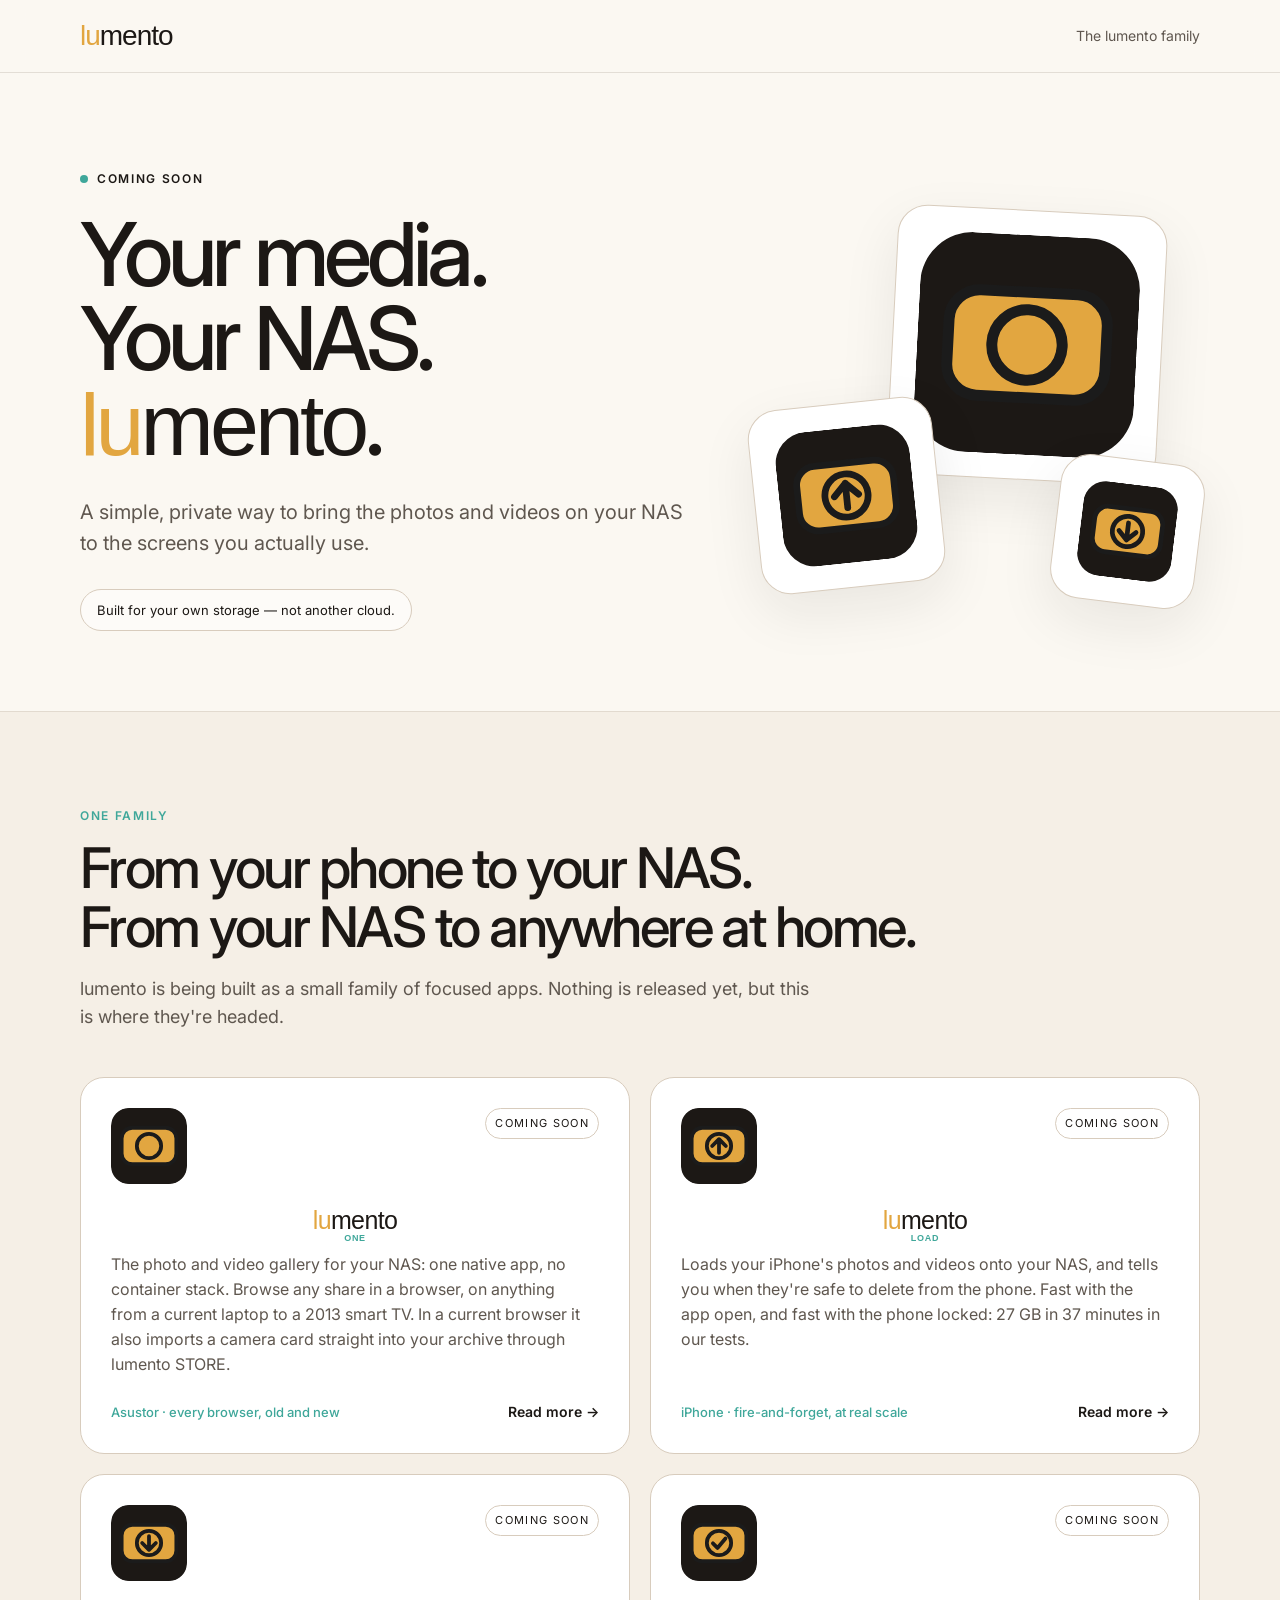
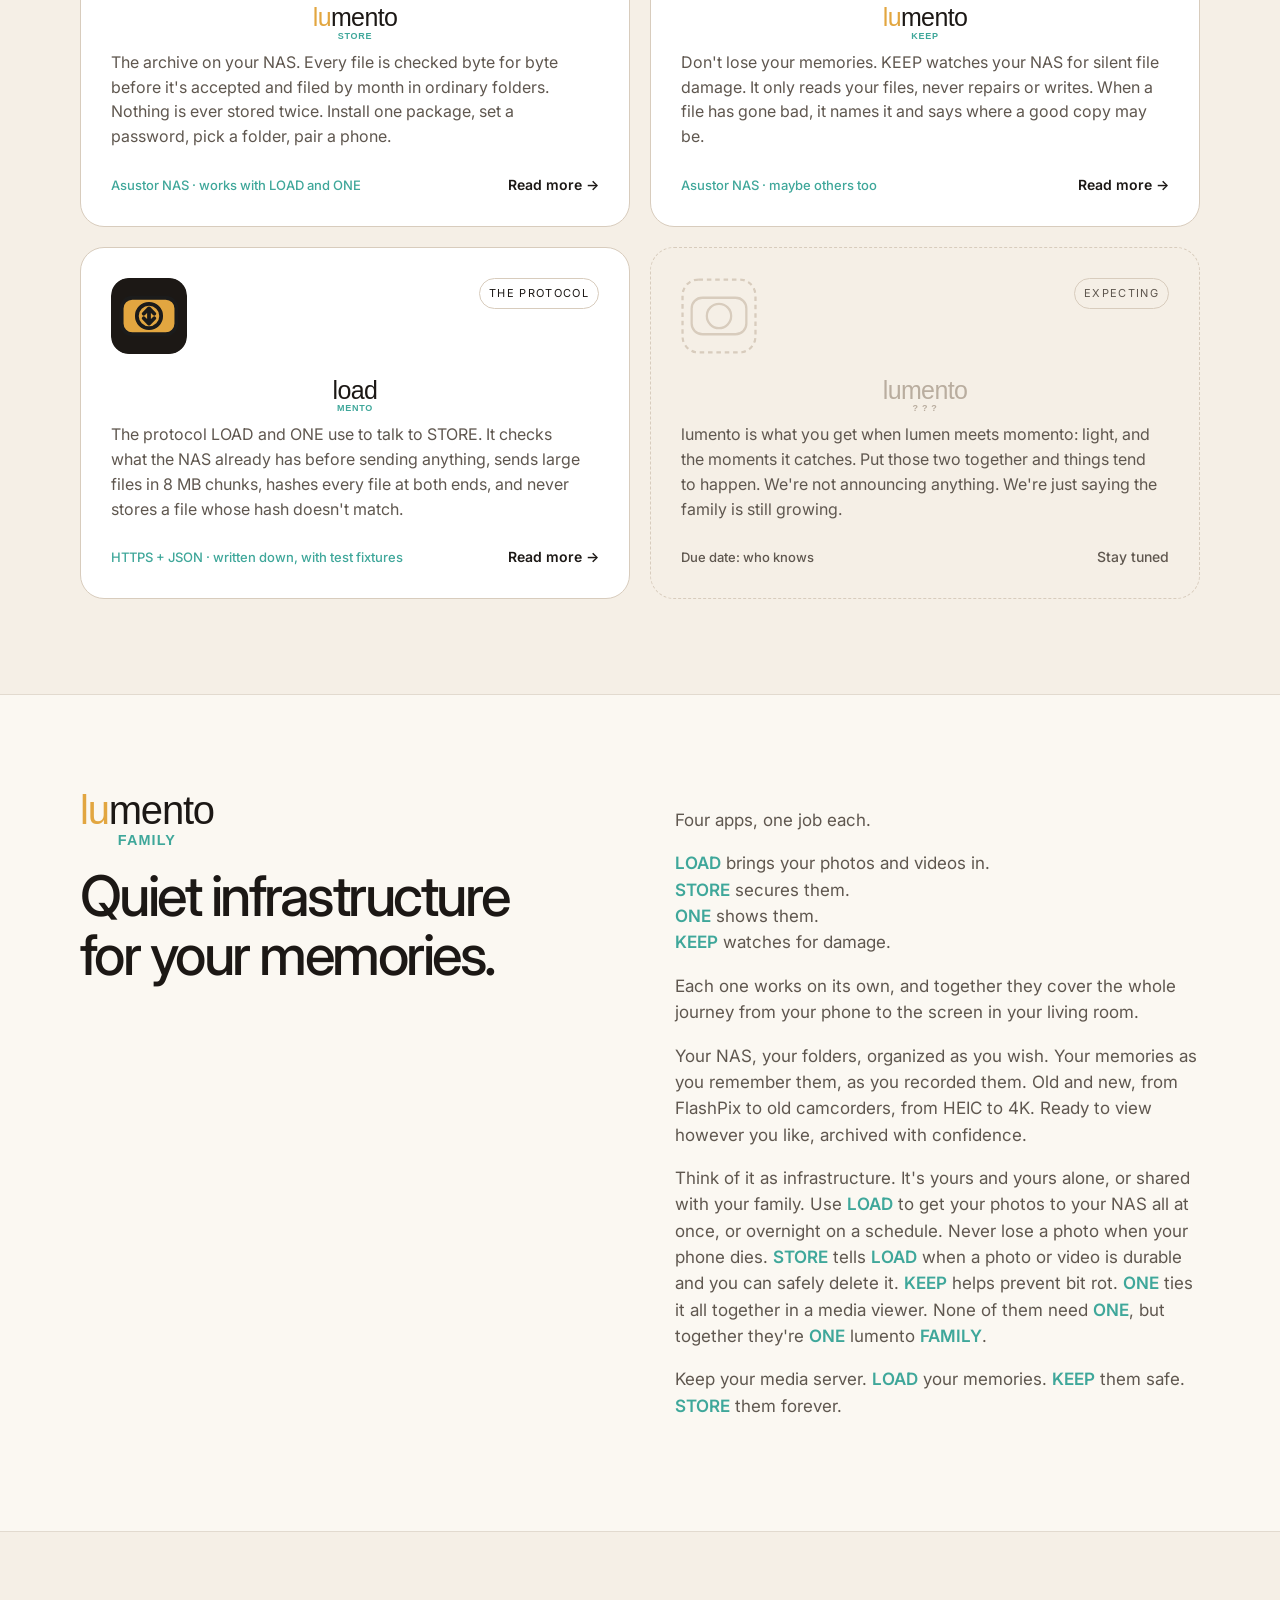
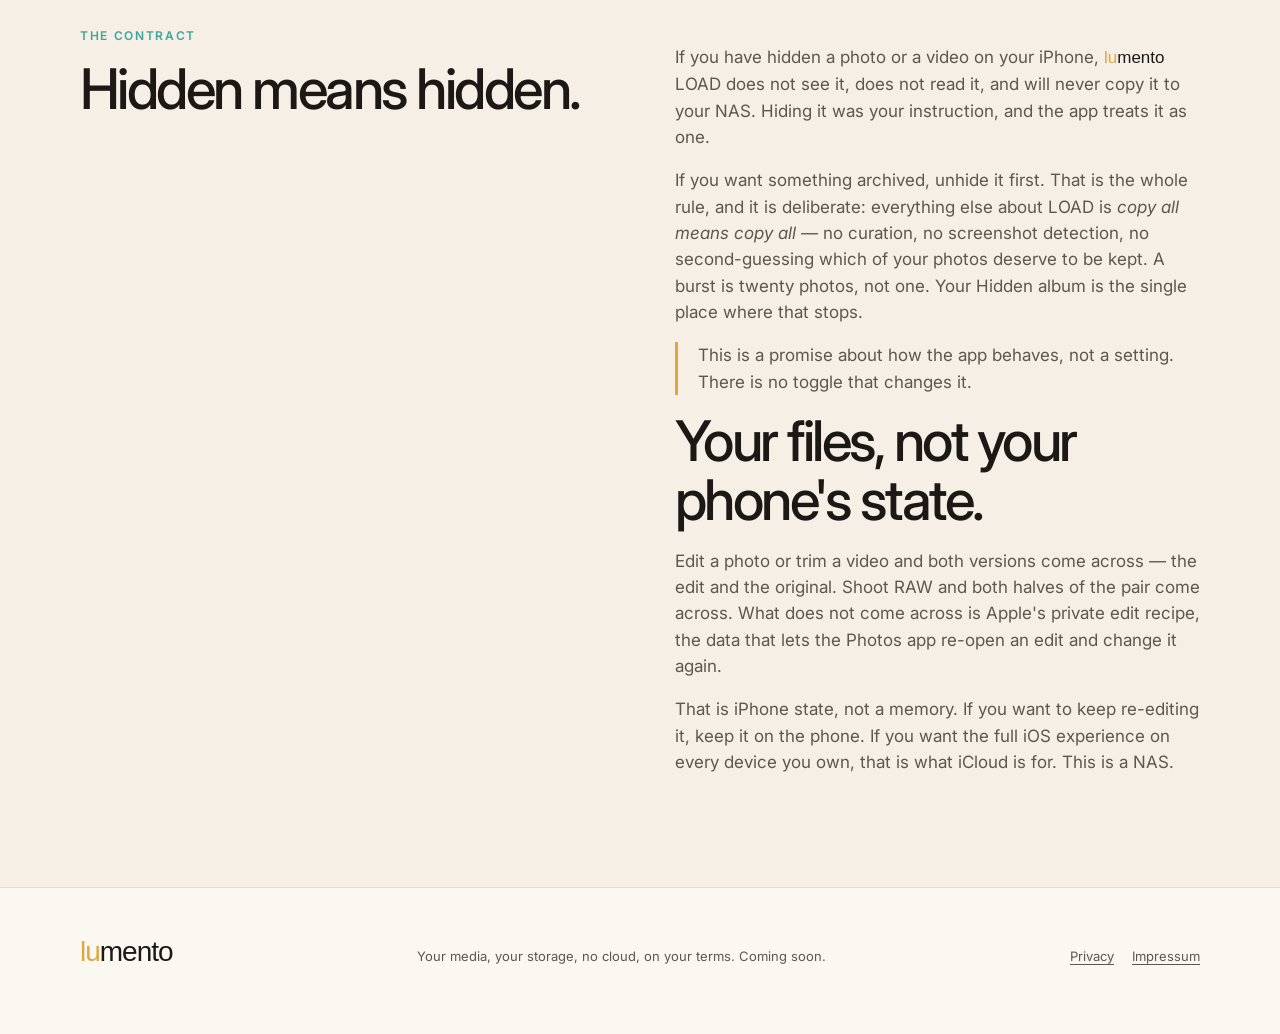
==== index.html @ 987f7e82 "LOAD: advertise measured speed, drop "overnight" and "a twelfth" The speed copy described September " ====
<!doctype html>
<html lang="en">
<head>
<meta charset="utf-8">
<meta name="viewport" content="width=device-width,initial-scale=1">
<meta name="description" content="lumento — load your photos and videos onto your own NAS, check they arrived intact, and view them in any browser. Coming soon.">
<title>lumento — coming soon</title>
<link rel="preconnect" href="https://fonts.bunny.net">
<link rel="stylesheet" href="https://fonts.bunny.net/css2?family=Inter:wght@400;500;600;700&display=swap">
<link rel="stylesheet" href="styles.css">

</head>
<body>
<header>
  <div class="wrap">
    <nav>
      <a class="brand product-name" href="#">
        <span class="lu">lu</span><span class="mento">mento</span>
      </a>
      <a class="link" href="#family">The lumento family</a>
    </nav>
  </div>
</header>

<main>
<section class="wrap hero">
  <div>
    <div class="eyebrow"><span class="dot"></span> Coming soon</div>
    <h1>Your media.<br>Your NAS.<br><span class="product-name product-lockup"><span class="base"><span class="lu">lu</span><span class="mento">mento</span></span></span>.</h1>
    <p class="lede">A simple, private way to bring the photos and videos on your NAS to the screens you actually use.</p>
    <span class="pill">Built for your own storage — not another cloud.</span>
  </div>
  <div class="hero-art" aria-hidden="true">
    <div class="tile one"><img src="assets/lumento.svg" alt=""></div>
    <div class="tile load"><img src="assets/lumento-load.svg" alt=""></div>
    <div class="tile store"><img src="assets/lumento-store.svg" alt=""></div>
  </div>
</section>

<section class="section alt" id="family">
  <div class="wrap">
    <div class="kicker">One family</div>
    <h2>From your phone to your NAS.<br>From your NAS to anywhere at home.</h2>
    <p class="intro">lumento is being built as a small family of focused apps.  Nothing is released yet, but this is where they're headed.</p>

    <div class="grid">
      <a class="card" href="one.html">
        <div class="card-top">
          <div class="iconbox"><img src="assets/lumento.svg" alt="lumento ONE icon"></div>
          <span class="status">Coming soon</span>
        </div>
        <h3 class="product-name product-lockup"><span class="base"><span class="lu">lu</span><span class="mento">mento</span></span><span class="suffix one">ONE</span></h3>
        <p>The photo and video gallery for your NAS: one native app, no container stack.  Browse any share in a browser, on anything from a current laptop to a 2013 smart TV.  In a current browser it also imports a camera card straight into your archive through lumento STORE.</p>
        <div class="meta teal">Asustor · every browser, old and new<span class="more">Read more →</span></div>
      </a>

      <a class="card" href="load.html">
        <div class="card-top">
          <div class="iconbox"><img src="assets/lumento-load.svg" alt="lumento LOAD icon"></div>
          <span class="status">Coming soon</span>
        </div>
        <h3 class="product-name product-lockup"><span class="base"><span class="lu">lu</span><span class="mento">mento</span></span><span class="suffix load">LOAD</span></h3>
        <p>Loads your iPhone's photos and videos onto your NAS, and tells you when they're safe to delete from the phone.  Fast with the app open, and fast with the phone locked: 27&nbsp;GB in 37 minutes in our tests.</p>
        <div class="meta teal">iPhone · fire-and-forget, at real scale<span class="more">Read more →</span></div>
      </a>

      <a class="card" href="store.html">
        <div class="card-top">
          <div class="iconbox"><img src="assets/lumento-store.svg" alt="lumento STORE icon"></div>
          <span class="status">Coming soon</span>
        </div>
        <h3 class="product-name product-lockup"><span class="base"><span class="lu">lu</span><span class="mento">mento</span></span><span class="suffix store">STORE</span></h3>
        <p>The archive on your NAS.  Every file is checked byte for byte before it's accepted and filed by month in ordinary folders.  Nothing is ever stored twice.  Install one package, set a password, pick a folder, pair a phone.</p>
        <div class="meta teal">Asustor NAS · works with LOAD and ONE<span class="more">Read more →</span></div>
      </a>

      <a class="card" href="keep.html">
        <div class="card-top">
          <div class="iconbox"><img src="assets/lumento-keep.svg" alt="lumento KEEP icon"></div>
          <span class="status">Coming soon</span>
        </div>
        <h3 class="product-name product-lockup"><span class="base"><span class="lu">lu</span><span class="mento">mento</span></span><span class="suffix keep">KEEP</span></h3>
        <p>Don't lose your memories.  KEEP watches your NAS for silent file damage.  It only reads your files, never repairs or writes.  When a file has gone bad, it names it and says where a good copy may be.</p>
        <div class="meta teal">Asustor NAS · maybe others too<span class="more">Read more →</span></div>
      </a>

      <a class="card" href="loadmento.html">
        <div class="card-top">
          <div class="iconbox"><img src="assets/loadmento.svg" alt="loadmento protocol icon"></div>
          <span class="status">The protocol</span>
        </div>
        <h3 class="product-name product-lockup"><span class="base">load</span><span class="suffix one">MENTO</span></h3>
        <p>The protocol LOAD and ONE use to talk to STORE.  It checks what the NAS already has before sending anything, sends large files in 8&nbsp;MB chunks, hashes every file at both ends, and never stores a file whose hash doesn't match.</p>
        <div class="meta teal">HTTPS + JSON · written down, with test fixtures<span class="more">Read more →</span></div>
      </a>

      <div class="card ghost">
        <div class="card-top">
          <div class="iconbox" aria-hidden="true">
            <svg viewBox="0 0 100 100"><rect x="2" y="2" width="96" height="96" rx="21" stroke-dasharray="6 5"/><rect x="14" y="26" width="72" height="48" rx="14"/><circle cx="50" cy="50" r="16"/></svg>
          </div>
          <span class="status">Expecting</span>
        </div>
        <h3 class="product-name product-lockup"><span class="base"><span class="lu">lu</span><span class="mento">mento</span></span><span class="suffix">? ? ?</span></h3>
        <p>lumento is what you get when lumen meets momento: light, and the moments it catches.  Put those two together and things tend to happen.  We're not announcing anything.  We're just saying the family is still growing.</p>
        <div class="meta">Due date: who knows<span class="more">Stay tuned</span></div>
      </div>
    </div>
  </div>
</section>

<section class="section">
  <div class="wrap story">
    <div>
      <div class="family-mark product-name product-lockup"><span class="base"><span class="lu">lu</span><span class="mento">mento</span></span><span class="suffix family">FAMILY</span></div>
      <h2>Quiet infrastructure<br>for your memories.</h2>
    </div>
    <div>
      <p>Four apps, one job each.</p>
      <p><span class="pn">LOAD</span> brings your photos and videos in.<br><span class="pn">STORE</span> secures them.<br><span class="pn">ONE</span> shows them.<br><span class="pn">KEEP</span> watches for damage.</p>
      <p>Each one works on its own, and together they cover the whole journey from your phone to the screen in your living room.</p>
      <p>Your NAS, your folders, organized as you wish.  Your memories as you remember them, as you recorded them.  Old and new, from FlashPix to old camcorders, from HEIC to 4K.  Ready to view however you like, archived with confidence.</p>
      <p>Think of it as infrastructure.  It's yours and yours alone, or shared with your family.  Use <span class="pn">LOAD</span> to get your photos to your NAS all at once, or overnight on a schedule.  Never lose a photo when your phone dies.  <span class="pn">STORE</span> tells <span class="pn">LOAD</span> when a photo or video is durable and you can safely delete it.  <span class="pn">KEEP</span> helps prevent bit rot.  <span class="pn">ONE</span> ties it all together in a media viewer.  None of them need <span class="pn">ONE</span>, but together they're <span class="pn">ONE</span> lumento <span class="pn">FAMILY</span>.</p>
      <p>Keep your media server.  <span class="pn">LOAD</span> your memories.  <span class="pn">KEEP</span> them safe.  <span class="pn">STORE</span> them forever.</p>
    </div>
  </div>
</section>
<section class="section alt" id="contract">
  <div class="wrap story">
    <div>
      <div class="kicker">The contract</div>
      <h2>Hidden means hidden.</h2>
    </div>
    <div>
      <p>If you have hidden a photo or a video on your iPhone, <span class="product-name"><span class="lu">lu</span><span class="mento">mento</span></span> LOAD does not see it, does not read it, and will never copy it to your NAS.  Hiding it was your instruction, and the app treats it as one.</p>
      <p>If you want something archived, unhide it first.  That is the whole rule, and it is deliberate: everything else about LOAD is <em>copy all means copy all</em> — no curation, no screenshot detection, no second-guessing which of your photos deserve to be kept.  A burst is twenty photos, not one.  Your Hidden album is the single place where that stops.</p>
      <p class="note">This is a promise about how the app behaves, not a setting.  There is no toggle that changes it.</p>
      <h2>Your files, not your phone's state.</h2>
      <p>Edit a photo or trim a video and both versions come across — the edit and the original.  Shoot RAW and both halves of the pair come across.  What does not come across is Apple's private edit recipe, the data that lets the Photos app re-open an edit and change it again.</p>
      <p class="reverse-note">That is iPhone state, not a memory.  If you want to keep re-editing it, keep it on the phone.  If you want the full iOS experience on every device you own, that is what iCloud is for.  This is a NAS.</p>
    </div>
  </div>
</section>
</main>

<footer>
  <div class="wrap foot">
    <div class="footer-brand">
      <div class="brand product-name">
        <span class="lu">lu</span><span class="mento">mento</span>
      </div>
    </div>

    <div>Your media, your storage, no cloud, on your terms. Coming soon.</div>
    <div class="foot-links"><a href="privacy.html">Privacy</a><a href="impressum.html">Impressum</a></div>
  </div>
</footer>

</body>
</html>
---- styles.css ----
/* Inter is loaded from Bunny via <link> in index.html, not @import here:
   an @import inside a stylesheet is fetched only after this file arrives. */

:root{
  --ink:#1C1815;
  --ink-soft:#5f574f;
  --mustard:#E2A640;
  --mustard-strong:#F4C46B;
  --cream:#F2E9DC;
  --paper:#FBF8F2;
  --paper-2:#F5EFE6;
  --border:#D8CCBD;
  --teal:#3FA79A;
  --white:#fff;
}
*{box-sizing:border-box}
html{scroll-behavior:smooth}
body{
  margin:0;
  color:var(--ink);
  background:var(--paper);
  font-family:Inter,system-ui,-apple-system,BlinkMacSystemFont,"Segoe UI",sans-serif;
  line-height:1.55;
}
.wrap{width:min(1120px,calc(100% - 40px));margin:auto}
header{
  position:sticky;top:0;z-index:10;
  background:rgba(251,248,242,.92);
  backdrop-filter:blur(12px);
  border-bottom:1px solid rgba(125,106,86,.18);
}
nav{height:72px;display:flex;align-items:center;justify-content:space-between}
.brand{
  font-family:-apple-system,BlinkMacSystemFont,"Segoe UI",sans-serif;font-weight:500;font-size:28px;
  letter-spacing:-1px;text-decoration:none;color:var(--ink)
}
.wordmark,.product-name{
  font-family:-apple-system,BlinkMacSystemFont,"Segoe UI",sans-serif;
  font-weight:500;
}
.wordmark .lu,.product-name .lu{color:var(--mustard)}
.wordmark .mento,.product-name .mento{color:var(--ink)}
.product-name .suffix{color:var(--ink)}
.product-name .suffix.one{color:var(--teal)}
.product-name .suffix.load,.product-name .suffix.store,.product-name .suffix.keep,.product-name .suffix.family{color:var(--teal)}
.product-lockup{display:inline-flex;flex-direction:column;align-items:center;line-height:1}
.product-lockup .base{white-space:nowrap}
.product-lockup .suffix{
  margin-top:.18em;
  font-size:.36em;
  font-weight:700;
  letter-spacing:.08em;
  line-height:1;
}
.brand .suffix{font-family:-apple-system,BlinkMacSystemFont,"Segoe UI",sans-serif;font-weight:700;font-size:.36em;letter-spacing:.04em;margin-left:.35em;vertical-align:.16em}
nav a.link{color:var(--ink-soft);text-decoration:none;font-size:14px}
.hero{
  min-height:610px;display:grid;grid-template-columns:1.15fr .85fr;
  gap:70px;align-items:center;padding:92px 0 80px;
}
.eyebrow{
  display:inline-flex;align-items:center;gap:9px;
  text-transform:uppercase;letter-spacing:.14em;font-size:12px;font-weight:600;
}
.dot{width:8px;height:8px;border-radius:50%;background:var(--teal)}
h1{font-size:clamp(52px,7vw,88px);line-height:.96;letter-spacing:-.055em;margin:22px 0 28px;font-weight:500}
h1 .product-name{letter-spacing:-.045em}
h1 .product-name .suffix{font-weight:500}
.lede{font-size:20px;color:var(--ink-soft);max-width:650px;margin:0 0 30px}
.pill{
  display:inline-block;border:1px solid var(--border);border-radius:999px;
  padding:10px 16px;font-size:13px;background:#fff8;
}
.hero-art{position:relative;min-height:420px}
.tile{
  position:absolute;background:var(--white);border:1px solid var(--border);
  border-radius:30px;padding:24px;box-shadow:0 20px 55px rgba(28,24,21,.08);
}
.tile img{display:block;width:100%;height:auto;border-radius:24%}
.tile.one{width:270px;right:38px;top:22px;transform:rotate(3deg)}
.tile.load{width:185px;left:0;bottom:20px;transform:rotate(-6deg)}
.tile.store{width:145px;right:0;bottom:4px;transform:rotate(7deg)}
.section{padding:95px 0}
.section.alt{background:var(--paper-2);border-block:1px solid rgba(125,106,86,.16)}
.kicker{text-transform:uppercase;letter-spacing:.14em;font-size:12px;font-weight:600;color:var(--teal)}
h2{font-size:clamp(36px,5vw,56px);letter-spacing:-.045em;line-height:1.05;margin:14px 0 18px;font-weight:500}
.intro{font-size:18px;color:var(--ink-soft);max-width:740px}
.grid{display:grid;grid-template-columns:repeat(2,1fr);gap:20px;margin-top:46px}
.grid .card:last-child:nth-child(odd){grid-column:1/-1;min-height:0}
.card{
  background:var(--white);border:1px solid var(--border);border-radius:24px;padding:30px;
  min-height:270px;display:flex;flex-direction:column;
}
.card-top{display:flex;justify-content:space-between;align-items:flex-start;gap:20px}
.iconbox{width:76px;height:76px;border-radius:18px;overflow:hidden;flex:0 0 auto}
.iconbox img{width:100%;height:100%;display:block}
.tvicon{
  width:76px;height:76px;border-radius:18px;background:#fff;border:1px solid #e5e0d9;
  display:grid;place-items:center;font-size:34px;font-weight:600;letter-spacing:-.08em;
}
.status{font-size:11px;letter-spacing:.12em;text-transform:uppercase;border:1px solid var(--border);border-radius:999px;padding:6px 9px}
.card h3{font-size:25px;margin:24px 0 9px;letter-spacing:-.025em}
.card p{margin:0;color:var(--ink-soft);max-width:480px}
.meta{margin-top:auto;padding-top:25px;font-size:13px;font-weight:500}
.teal{color:var(--teal)}
.story{display:grid;grid-template-columns:1fr 1fr;gap:70px;align-items:start}
.story p{color:var(--ink-soft);font-size:17px}
.story .pn{color:var(--teal);font-weight:600}
.family-mark{font-size:40px;letter-spacing:-.03em;margin-bottom:6px}
.note{border-left:3px solid var(--mustard);padding-left:20px}
footer{padding:42px 0 60px}
.foot-links{display:flex;gap:18px}
.foot-links a{color:var(--ink-soft);text-decoration:underline;text-decoration-thickness:1px;text-underline-offset:3px}
.foot-links a:hover{color:var(--ink)}
.legal{display:grid;grid-template-columns:1fr 1fr;gap:70px;align-items:start;margin-top:36px}
.legal h3{font-size:22px;letter-spacing:-.02em;margin:0 0 14px;font-weight:600}
.legal h4{font-size:15px;margin:26px 0 6px;font-weight:600}
.legal p{margin:0 0 10px;color:var(--ink-soft);font-size:15px;overflow-wrap:anywhere}
.legal a{color:var(--ink)}
.foot{display:flex;justify-content:space-between;align-items:baseline;gap:20px;color:var(--ink-soft);font-size:13px}

.footer-brand {
  display: flex;
  align-items: baseline;
  gap: 24px;
}

/* ---- clickable family tiles ---- */
a.card{color:inherit;text-decoration:none;transition:border-color .15s,transform .15s,box-shadow .15s}
a.card:hover,a.card:focus-visible{border-color:var(--teal);transform:translateY(-2px);box-shadow:0 14px 40px rgba(28,24,21,.07)}
a.card:focus-visible{outline:2px solid var(--teal);outline-offset:3px}
.card .more{color:var(--ink);font-size:14px;font-weight:600;margin-left:auto}
.card .meta{display:flex;gap:16px;align-items:baseline}

/* the empty seat at the family table: same size as the others, drawn in outline */
.card.ghost{background:transparent;border:1.5px dashed var(--border)}
.card.ghost .iconbox svg{width:100%;height:100%;display:block;fill:none;stroke:var(--border);stroke-width:3}
.card.ghost .status{color:var(--ink-soft)}
.card.ghost h3 .lu,.card.ghost h3 .mento,.card.ghost h3 .suffix{color:#b9ad9f}
.card.ghost .meta,.card.ghost .more{color:var(--ink-soft);font-weight:500}

/* loadmento two-tone treatment (protocol surfaces only) */
.lm .load{color:var(--teal)}
.lm .mento{color:var(--ink)}
.lm{font-family:-apple-system,BlinkMacSystemFont,"Segoe UI",sans-serif;font-weight:500}

/* ---- product pages ---- */
.crumb{font-size:14px;color:var(--ink-soft);text-decoration:none}
.crumb:hover{color:var(--ink)}
.p-hero{display:grid;grid-template-columns:180px 1fr;gap:56px;align-items:center;padding:72px 0 64px}
.p-hero .icon{width:180px;height:180px;border-radius:40px;overflow:hidden;box-shadow:0 20px 55px rgba(28,24,21,.10)}
.p-hero .icon img{width:100%;height:100%;display:block}
.p-hero h1{font-size:clamp(48px,6vw,76px);margin:14px 0 18px}
.p-hero .lede{margin-bottom:22px}
.tags{display:flex;flex-wrap:wrap;gap:8px}
.tags .pill{padding:7px 13px}

.features{display:grid;grid-template-columns:repeat(3,1fr);gap:18px;margin-top:40px}
.feature{background:var(--white);border:1px solid var(--border);border-radius:20px;padding:24px}
.feature h3{font-size:18px;letter-spacing:-.015em;margin:0 0 8px;font-weight:600}
.feature p{margin:0;color:var(--ink-soft);font-size:15px}

.split{display:grid;grid-template-columns:1fr 1fr;gap:70px;align-items:start}
.split p,.split li{color:var(--ink-soft);font-size:17px}
.split ul,.split ol{padding-left:20px;margin:0 0 16px}
.split li{margin-bottom:8px}
.split h3{font-size:22px;letter-spacing:-.02em;margin:28px 0 10px;font-weight:600}
.split h3:first-child{margin-top:0}
.split strong{color:var(--ink);font-weight:600}

.callout{background:var(--cream);border-radius:20px;padding:26px 28px;margin-top:26px}
.callout p{margin:0;color:var(--ink);font-size:17px}
.callout p+p{margin-top:10px}

code,.mono{font-family:ui-monospace,"SF Mono",Menlo,Consolas,monospace;font-size:.88em}
code{background:var(--paper-2);border:1px solid var(--border);border-radius:6px;padding:1px 6px;overflow-wrap:anywhere}
pre{background:var(--ink);color:var(--cream);border-radius:16px;padding:20px 22px;overflow-x:auto;font-size:14px;line-height:1.6;margin:18px 0}
pre code{background:none;border:0;padding:0;font-size:inherit;color:inherit}

.table-wrap{overflow-x:auto;margin-top:34px;border:1px solid var(--border);border-radius:18px;background:var(--white)}
table.compare{width:100%;border-collapse:collapse;font-size:15px;min-width:520px}
.compare th,.compare td{text-align:left;padding:13px 18px;border-bottom:1px solid var(--border);vertical-align:top}
.compare tr:last-child td{border-bottom:0}
.compare th{font-size:12px;letter-spacing:.1em;text-transform:uppercase;font-weight:600;background:var(--paper-2)}
.compare td:first-child{color:var(--ink-soft)}
.yes{color:var(--teal);font-weight:600}
.no{color:#b77b18;font-weight:600}

.state{display:grid;grid-template-columns:repeat(3,1fr);gap:18px;margin-top:36px}
.state > div{border-top:3px solid var(--border);padding-top:16px}
.state .built{border-color:var(--teal)}
.state .next{border-color:var(--mustard)}
.state h3{font-size:13px;letter-spacing:.12em;text-transform:uppercase;margin:0 0 10px;font-weight:600}
.state ul{margin:0;padding-left:18px;color:var(--ink-soft);font-size:15px}
.state li{margin-bottom:6px}

.family-strip{display:grid;grid-template-columns:repeat(4,1fr);gap:16px;margin-top:30px}
.family-strip a{display:flex;gap:14px;align-items:center;background:var(--white);border:1px solid var(--border);border-radius:18px;padding:14px 16px;text-decoration:none;color:var(--ink);transition:border-color .15s}
.family-strip a:hover{border-color:var(--teal)}
.family-strip img{width:46px;height:46px;border-radius:12px;flex:0 0 auto}
.family-strip span{font-size:14px;color:var(--ink-soft);display:block}
.family-strip strong{font-weight:600;display:block}



@media(max-width:1000px){
  .family-strip{grid-template-columns:repeat(2,1fr)}
}
@media(max-width:800px){
  .legal{grid-template-columns:1fr;gap:20px}
  .hero{grid-template-columns:1fr;padding-top:65px;gap:20px}
  .hero-art{min-height:360px}
  .grid,.story{grid-template-columns:1fr}
  .grid .card:last-child:nth-child(odd){grid-column:auto}
  .tile.one{right:12%}.tile.load{left:4%}.tile.store{right:3%}
  .p-hero{grid-template-columns:1fr;gap:28px;padding-top:48px}
  .p-hero .icon{width:120px;height:120px;border-radius:28px}
  .features,.state,.family-strip,.split{grid-template-columns:1fr}
  .split{gap:30px}
}
@media(max-width:520px){
  .wrap{width:min(100% - 28px,1120px)}
  nav .link{display:none}
  .hero-art{transform:scale(.88);transform-origin:center top;margin-bottom:-35px}
  .card{padding:24px}
  .foot{flex-direction:column}
}

.family-strip strong span{display:inline;font-size:inherit}
.split > *,.features > *,.state > *{min-width:0}

/* comparison tables stack into cards on phones instead of scrolling sideways */
@media(max-width:640px){
  table.compare{min-width:0}
  .compare thead{display:none}
  .compare tr{display:block;padding:14px 18px;border-bottom:1px solid var(--border)}
  .compare tr:last-child{border-bottom:0}
  .compare td{display:block;border:0;padding:3px 0}
  .compare td:first-child{color:var(--ink);font-weight:600;padding-bottom:6px}
  .compare td[data-label]::before{content:attr(data-label) ": ";font-size:12px;letter-spacing:.06em;text-transform:uppercase;color:var(--ink-soft);font-weight:600}
}

/* KEEP advice page (keep/advice.html, generated) */
.rules{display:grid;gap:18px;margin-top:36px;max-width:820px}
.rules .feature p,.rules .feature li{overflow-wrap:anywhere}
.rules .feature ul,.rules .feature ol{margin:0 0 12px;padding-left:20px;color:var(--ink-soft);font-size:15px}
.rules .feature li{margin-bottom:6px}
.rules .feature h4{font-size:12px;letter-spacing:.1em;text-transform:uppercase;margin:16px 0 6px;font-weight:600;color:var(--ink-soft)}
.feature a,.advice-note a,.compare a{color:var(--ink)}
.rules .feature .status{display:inline-block;margin-bottom:10px;color:var(--ink-soft)}
.rules .feature p+p{margin-top:8px}
.advice-note p{color:var(--ink-soft);font-size:15px;max-width:740px;overflow-wrap:anywhere}
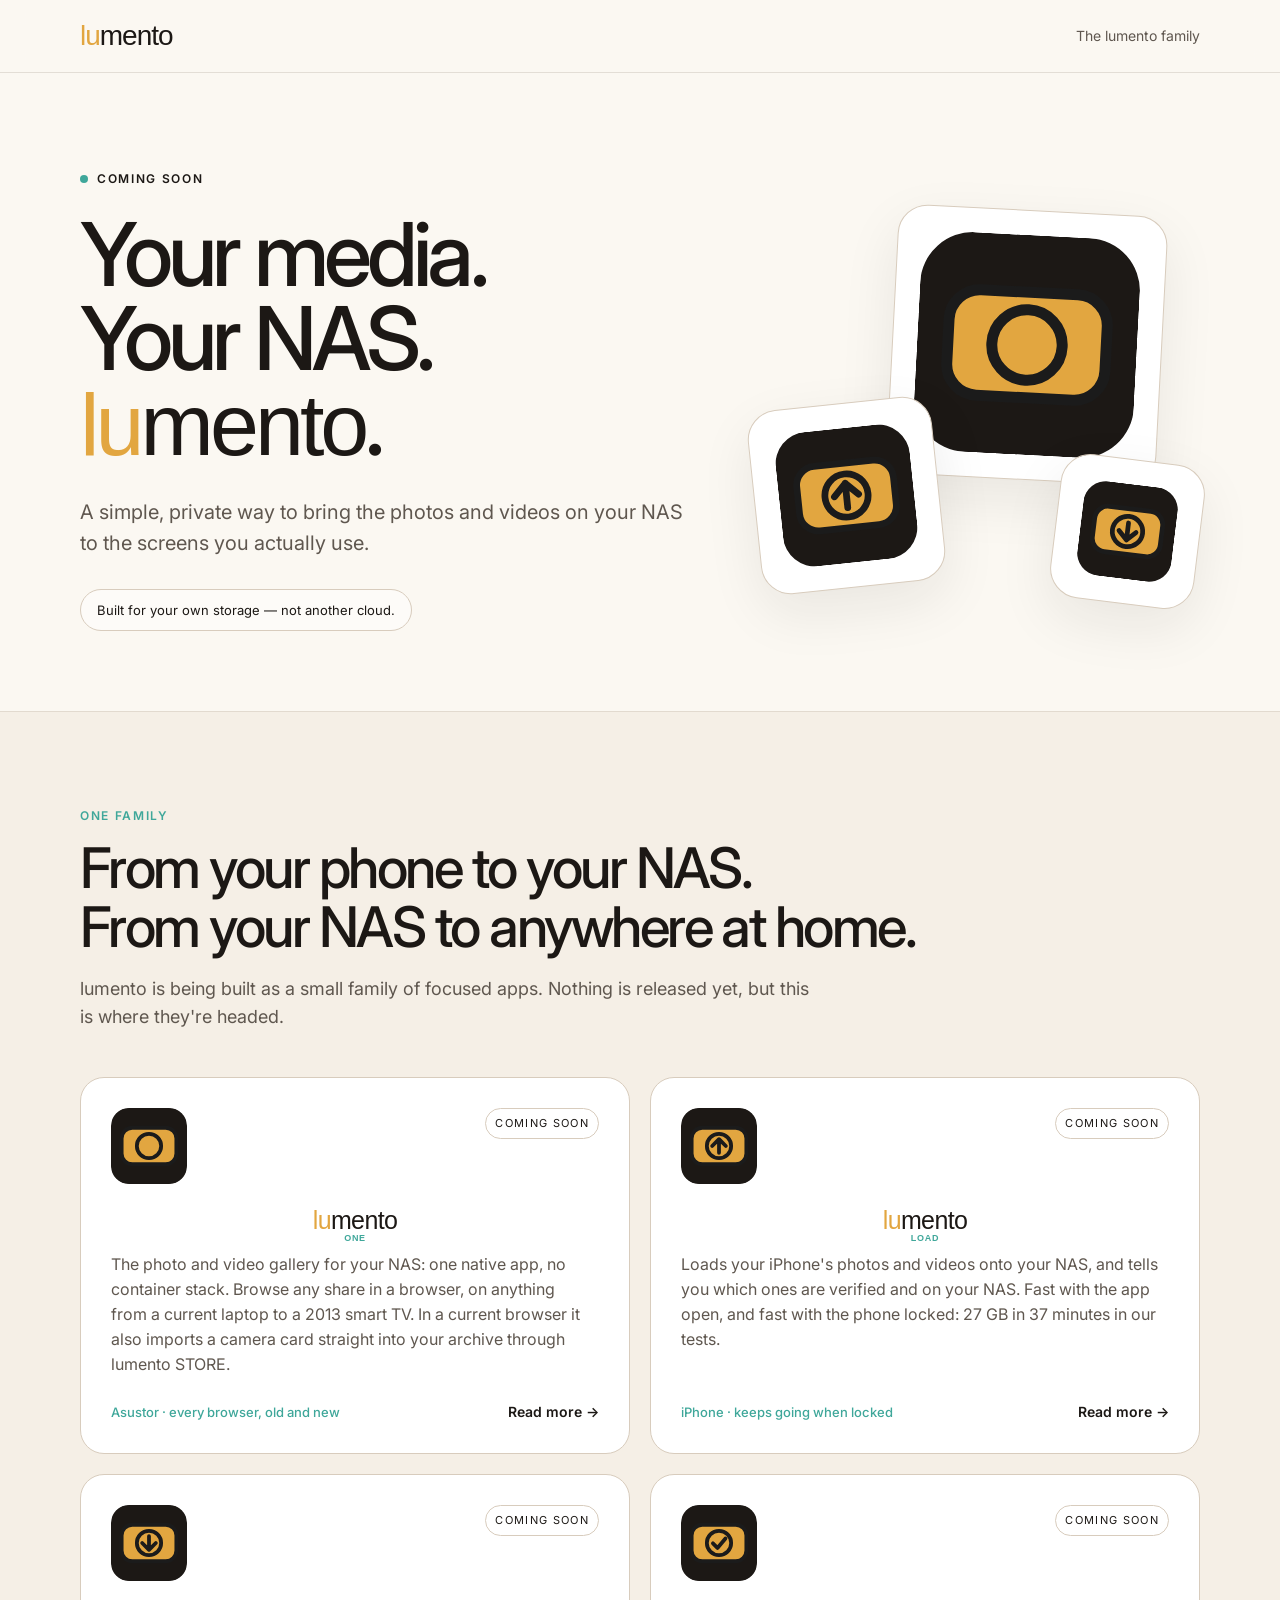
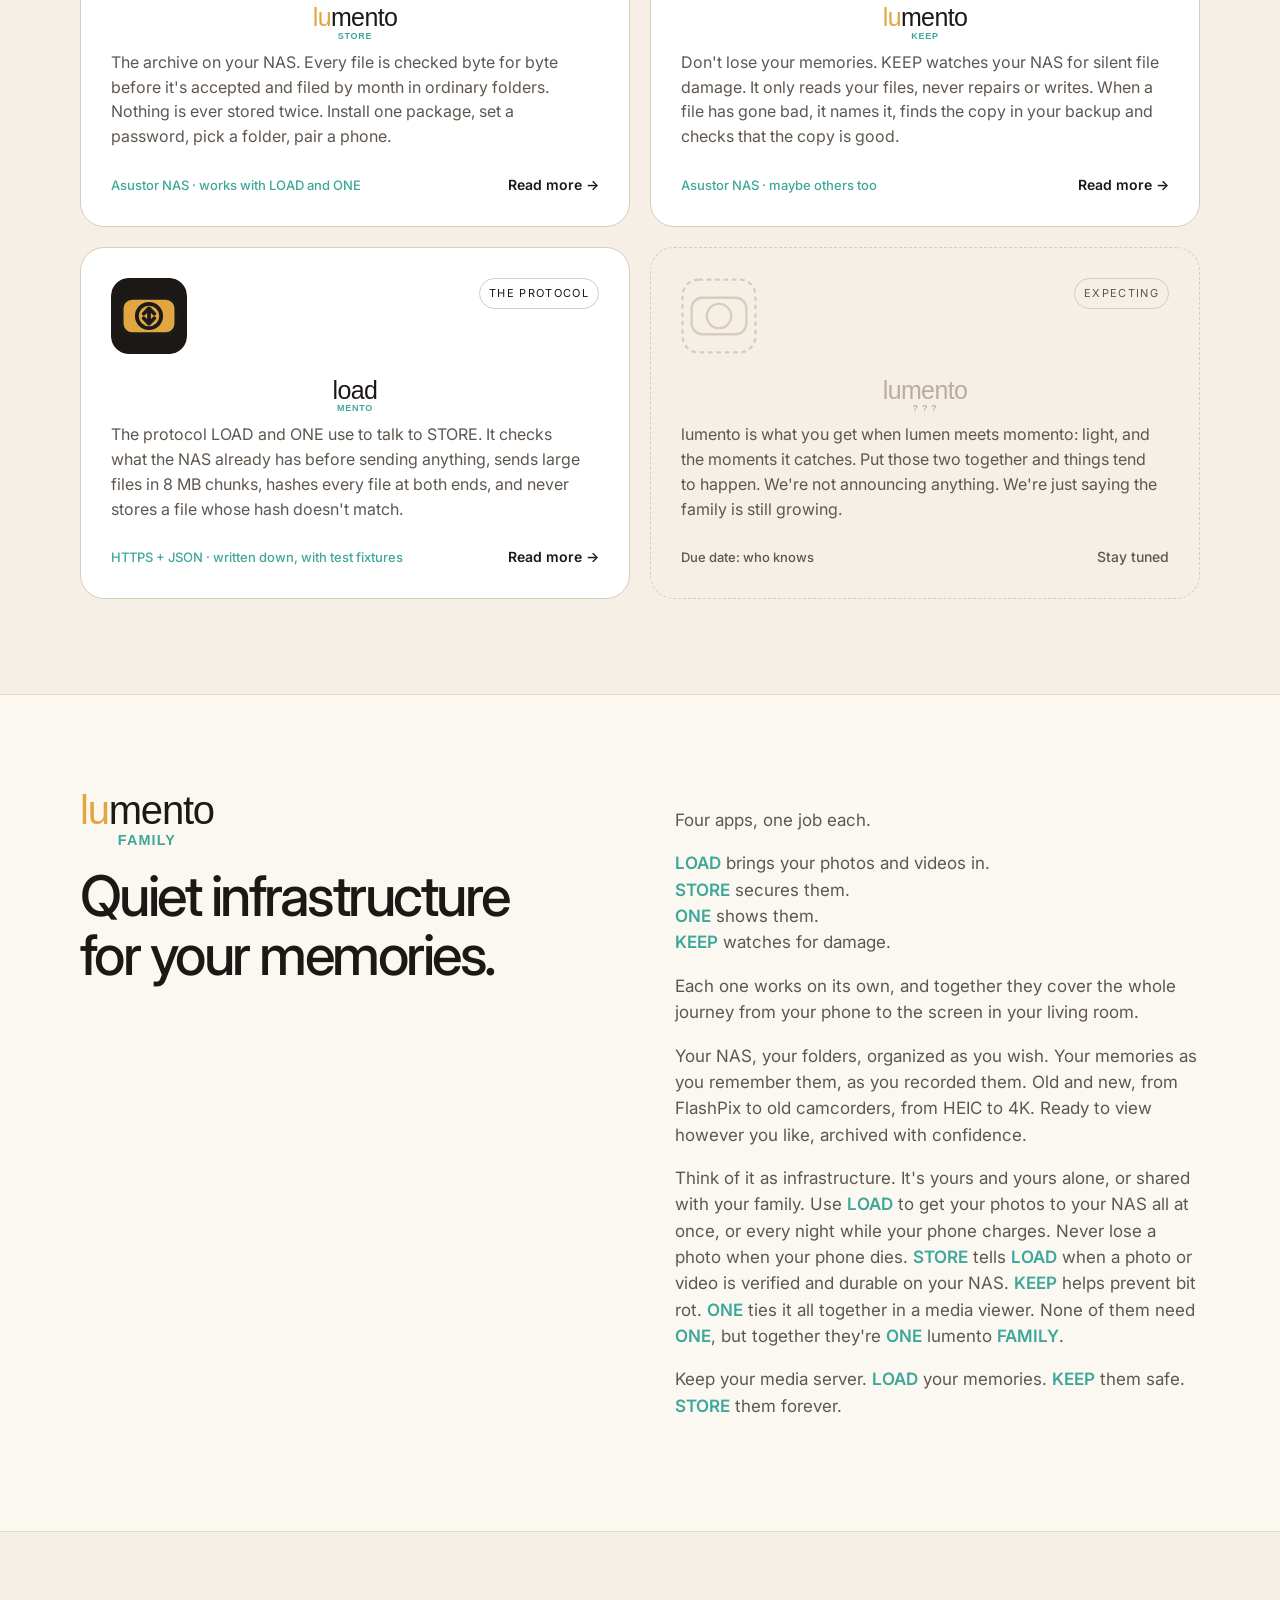
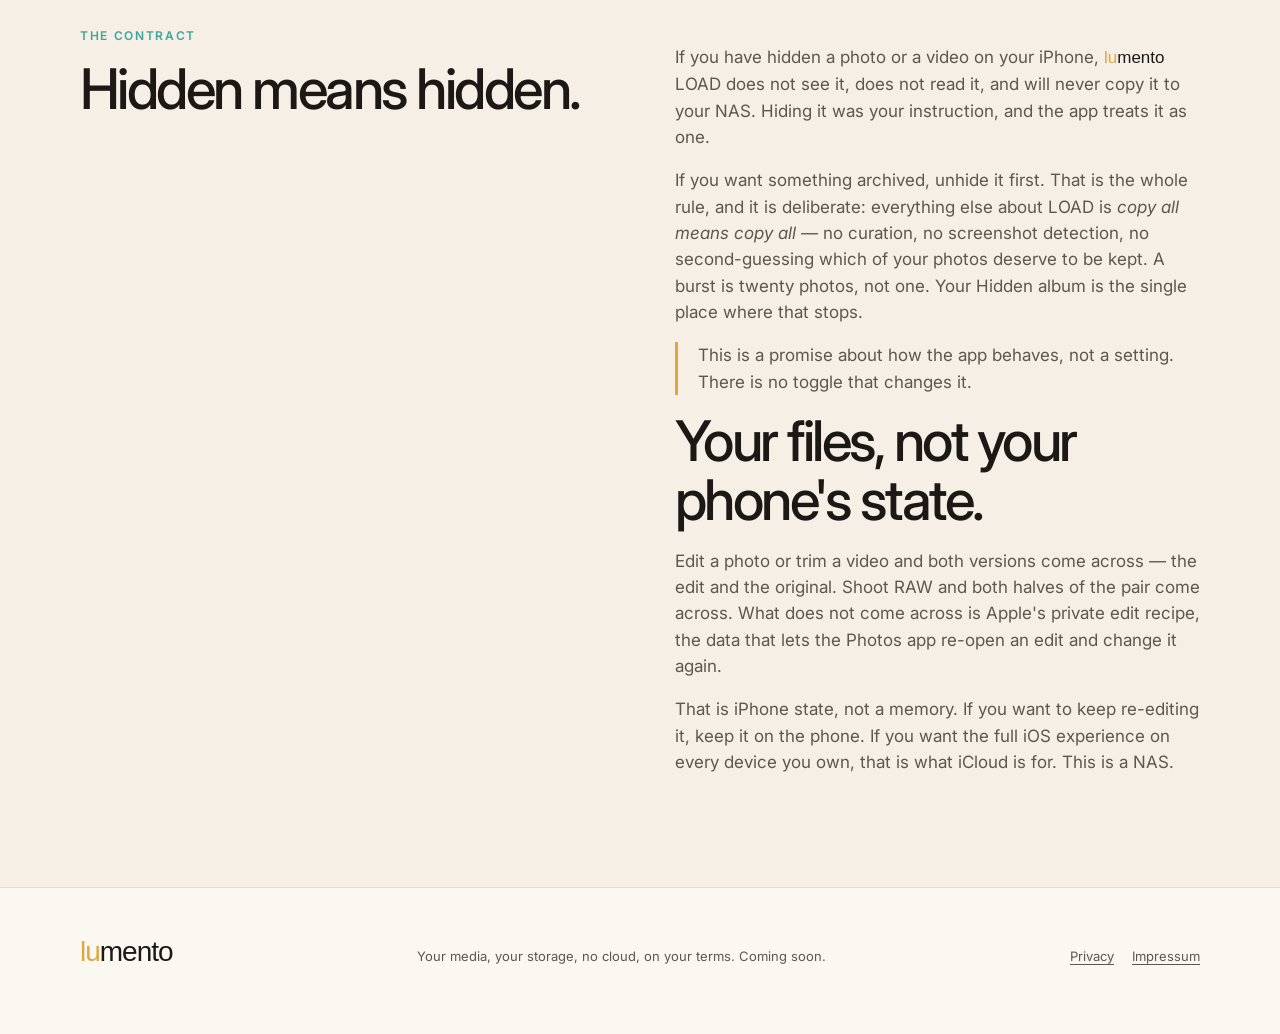
==== commit cf9f5efe: "Site: bring KEEP, LOAD, STORE and the protocol page up to what's merged Every claim was checked agai" ====
--- a/index.html
+++ b/index.html
@@ -60,8 +60,8 @@
           <span class="status">Coming soon</span>
         </div>
         <h3 class="product-name product-lockup"><span class="base"><span class="lu">lu</span><span class="mento">mento</span></span><span class="suffix load">LOAD</span></h3>
-        <p>Loads your iPhone's photos and videos onto your NAS, and tells you when they're safe to delete from the phone.  Fast with the app open, and fast with the phone locked: 27&nbsp;GB in 37 minutes in our tests.</p>
-        <div class="meta teal">iPhone · fire-and-forget, at real scale<span class="more">Read more →</span></div>
+        <p>Loads your iPhone's photos and videos onto your NAS, and tells you which ones are verified and on your NAS.  Fast with the app open, and fast with the phone locked: 27&nbsp;GB in 37 minutes in our tests.</p>
+        <div class="meta teal">iPhone · keeps going when locked<span class="more">Read more →</span></div>
       </a>
 
       <a class="card" href="store.html">
@@ -80,7 +80,7 @@
           <span class="status">Coming soon</span>
         </div>
         <h3 class="product-name product-lockup"><span class="base"><span class="lu">lu</span><span class="mento">mento</span></span><span class="suffix keep">KEEP</span></h3>
-        <p>Don't lose your memories.  KEEP watches your NAS for silent file damage.  It only reads your files, never repairs or writes.  When a file has gone bad, it names it and says where a good copy may be.</p>
+        <p>Don't lose your memories.  KEEP watches your NAS for silent file damage.  It only reads your files, never repairs or writes.  When a file has gone bad, it names it, finds the copy in your backup and checks that the copy is good.</p>
         <div class="meta teal">Asustor NAS · maybe others too<span class="more">Read more →</span></div>
       </a>
 
@@ -120,7 +120,7 @@
       <p><span class="pn">LOAD</span> brings your photos and videos in.<br><span class="pn">STORE</span> secures them.<br><span class="pn">ONE</span> shows them.<br><span class="pn">KEEP</span> watches for damage.</p>
       <p>Each one works on its own, and together they cover the whole journey from your phone to the screen in your living room.</p>
       <p>Your NAS, your folders, organized as you wish.  Your memories as you remember them, as you recorded them.  Old and new, from FlashPix to old camcorders, from HEIC to 4K.  Ready to view however you like, archived with confidence.</p>
-      <p>Think of it as infrastructure.  It's yours and yours alone, or shared with your family.  Use <span class="pn">LOAD</span> to get your photos to your NAS all at once, or overnight on a schedule.  Never lose a photo when your phone dies.  <span class="pn">STORE</span> tells <span class="pn">LOAD</span> when a photo or video is durable and you can safely delete it.  <span class="pn">KEEP</span> helps prevent bit rot.  <span class="pn">ONE</span> ties it all together in a media viewer.  None of them need <span class="pn">ONE</span>, but together they're <span class="pn">ONE</span> lumento <span class="pn">FAMILY</span>.</p>
+      <p>Think of it as infrastructure.  It's yours and yours alone, or shared with your family.  Use <span class="pn">LOAD</span> to get your photos to your NAS all at once, or every night while your phone charges.  Never lose a photo when your phone dies.  <span class="pn">STORE</span> tells <span class="pn">LOAD</span> when a photo or video is verified and durable on your NAS.  <span class="pn">KEEP</span> helps prevent bit rot.  <span class="pn">ONE</span> ties it all together in a media viewer.  None of them need <span class="pn">ONE</span>, but together they're <span class="pn">ONE</span> lumento <span class="pn">FAMILY</span>.</p>
       <p>Keep your media server.  <span class="pn">LOAD</span> your memories.  <span class="pn">KEEP</span> them safe.  <span class="pn">STORE</span> them forever.</p>
     </div>
   </div>
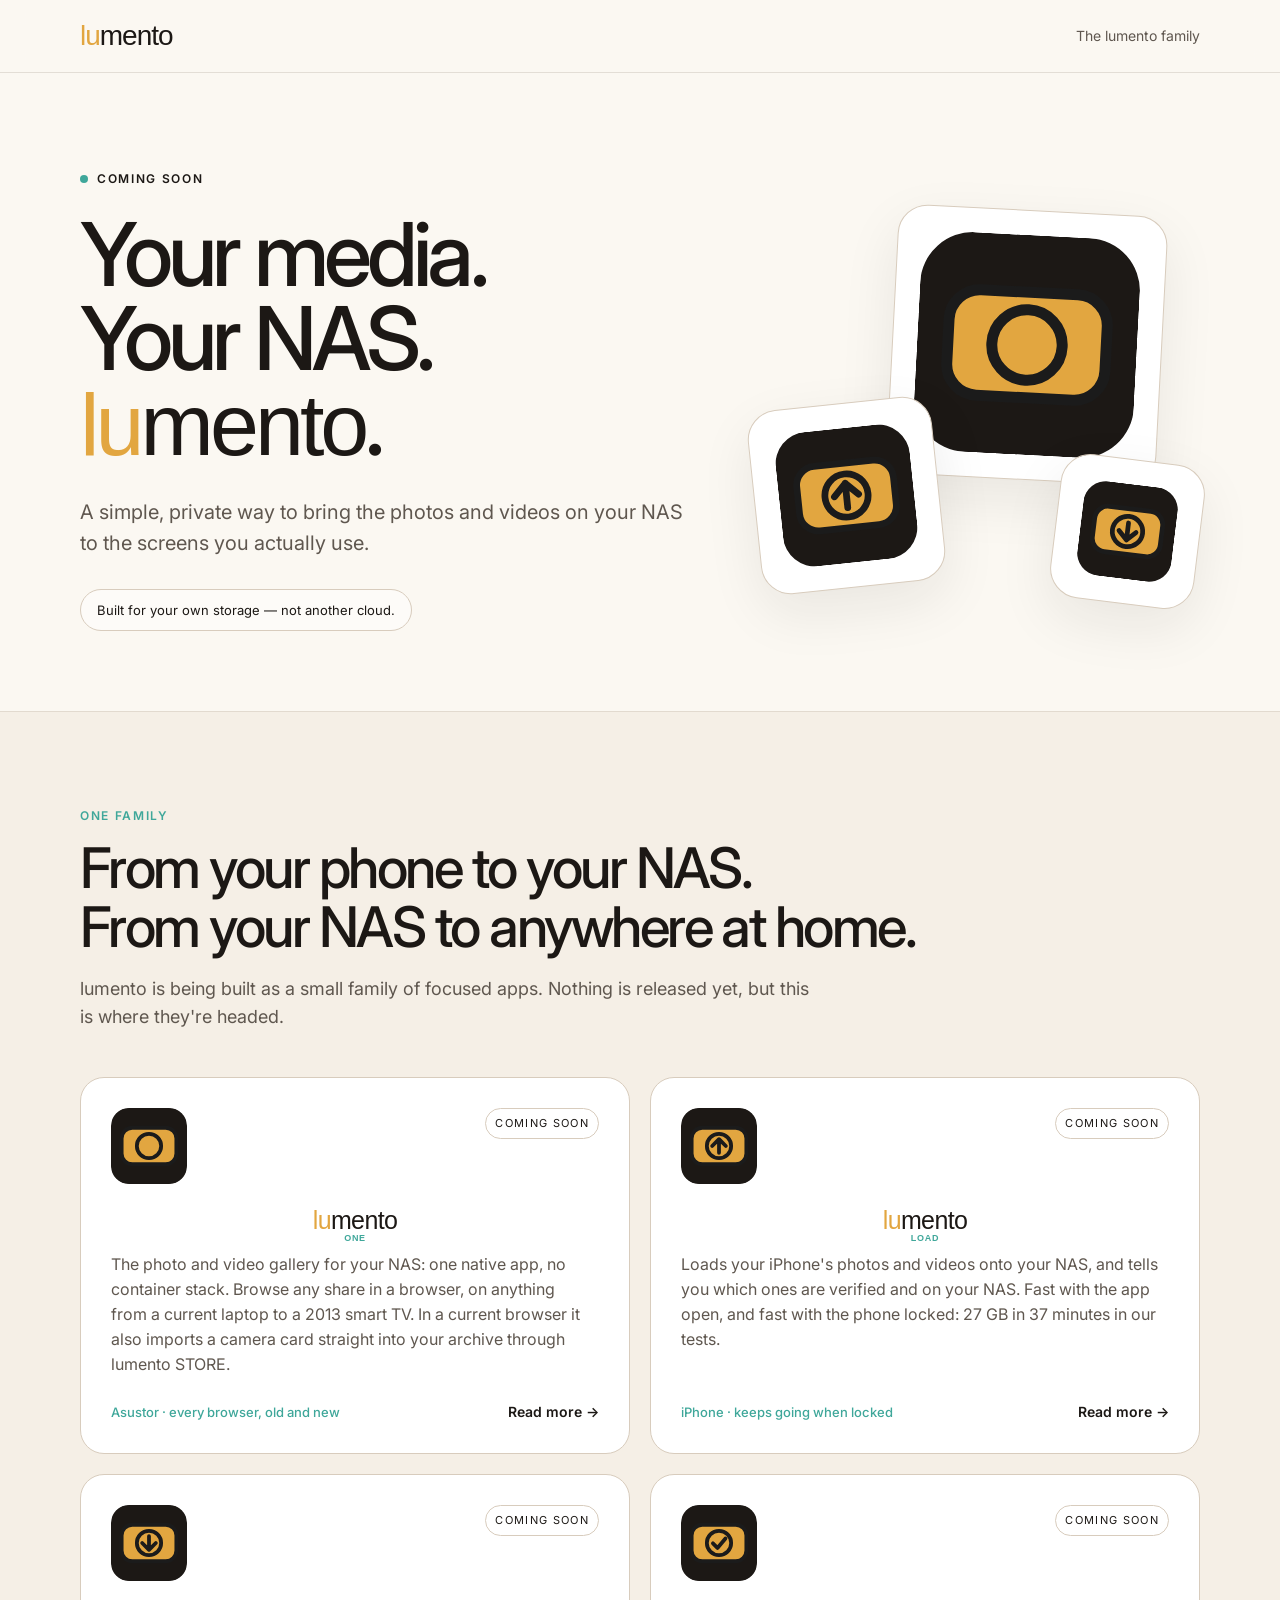
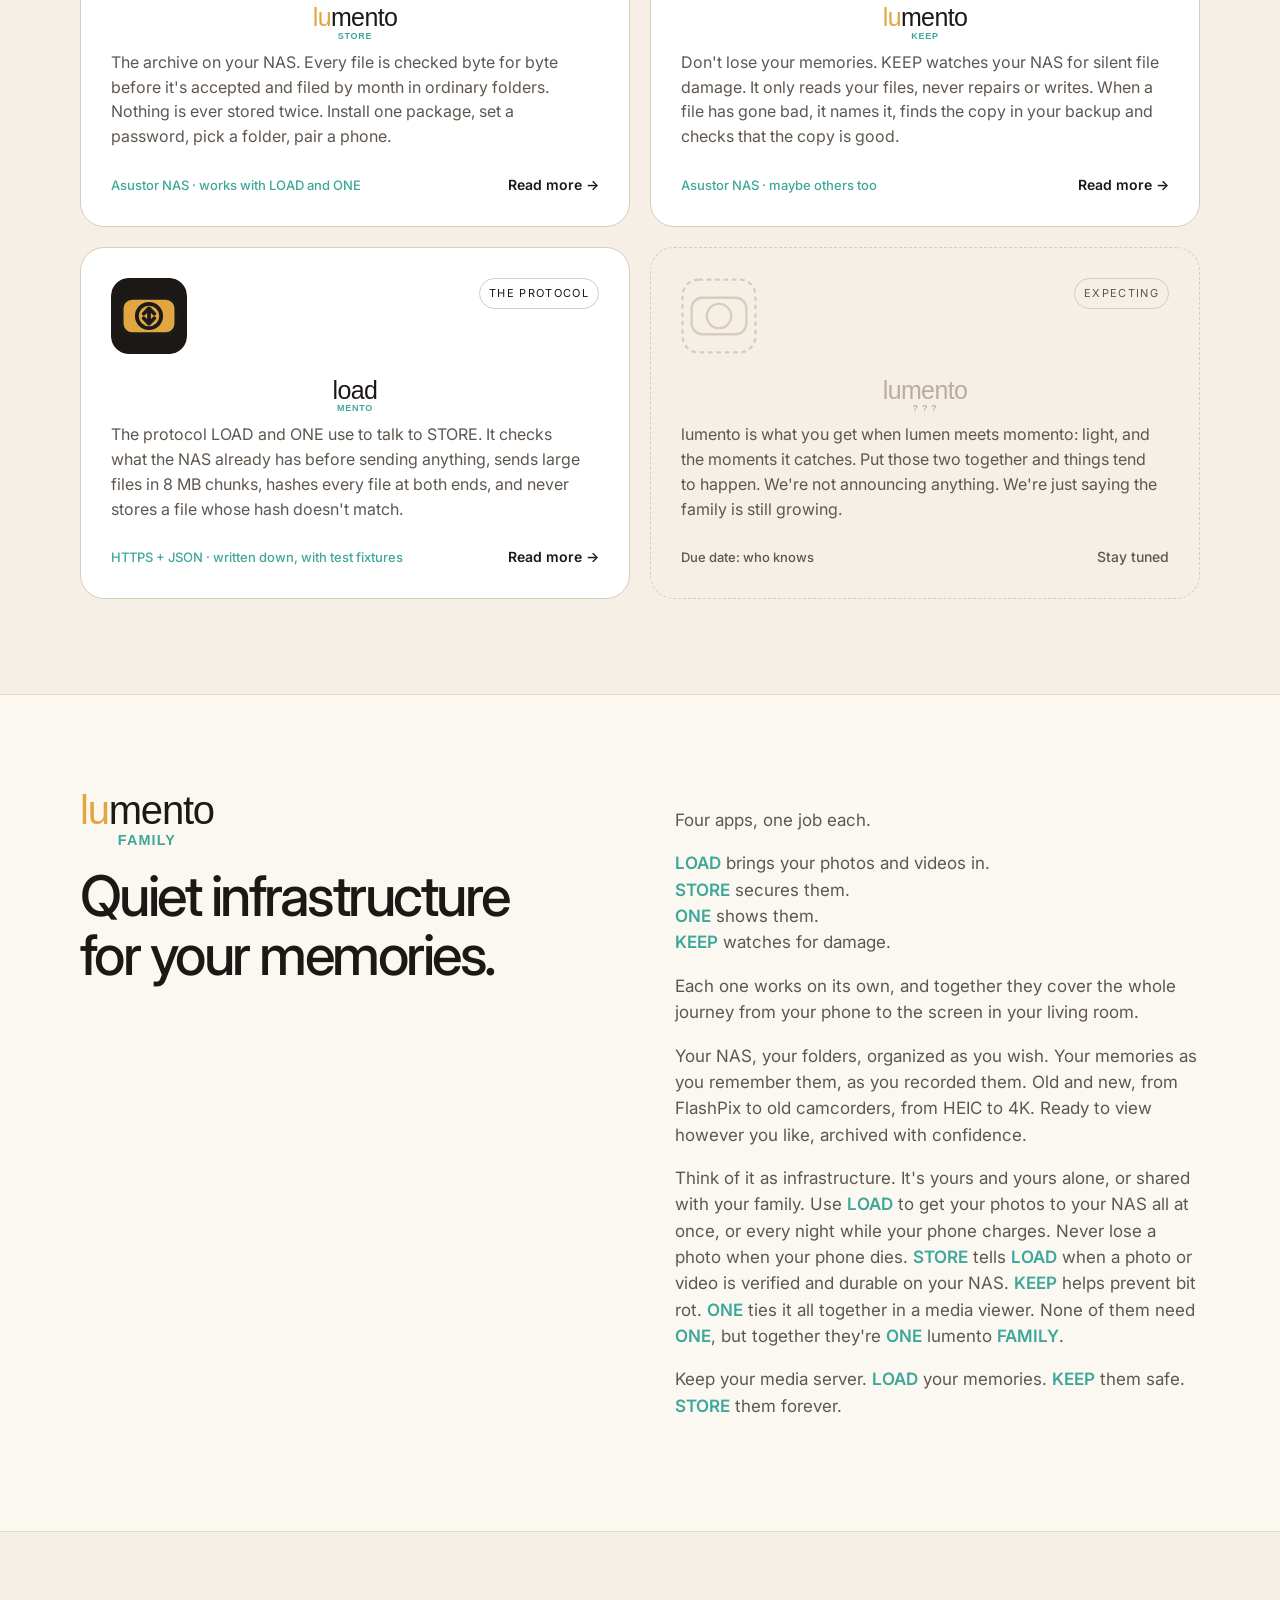
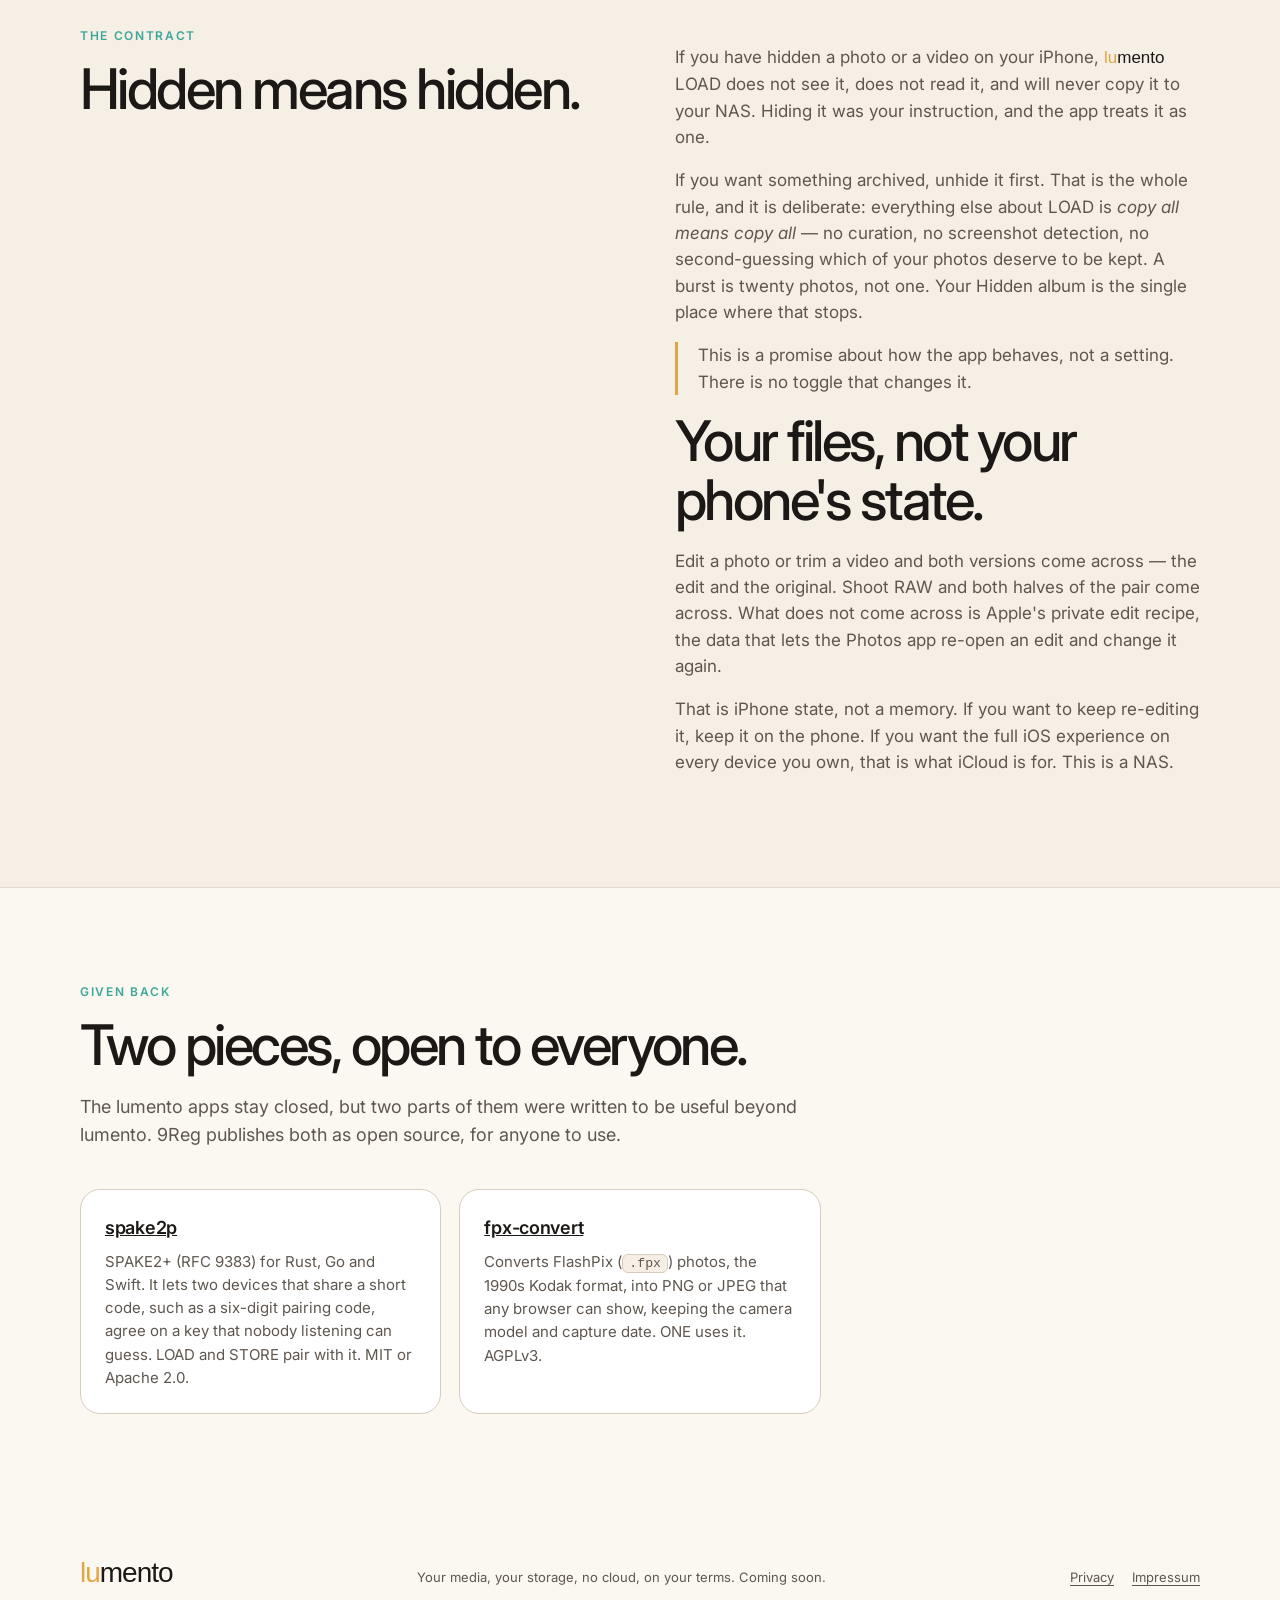
==== commit 1d778fa7: "Home: credit spake2p and fpx-convert as open source The lumento apps stay closed. spake2p (SPAKE2+ f" ====
--- a/index.html
+++ b/index.html
@@ -141,6 +141,18 @@
     </div>
   </div>
 </section>
+
+<section class="section" id="open-source">
+  <div class="wrap">
+    <div class="kicker">Given back</div>
+    <h2>Two pieces, open to everyone.</h2>
+    <p class="intro">The lumento apps stay closed, but two parts of them were written to be useful beyond lumento.  9Reg publishes both as open source, for anyone to use.</p>
+    <div class="features">
+      <div class="feature"><h3><a href="https://github.com/9Reg/spake2p">spake2p</a></h3><p>SPAKE2+ (RFC 9383) for Rust, Go and Swift.  It lets two devices that share a short code, such as a six-digit pairing code, agree on a key that nobody listening can guess.  LOAD and STORE pair with it.  MIT or Apache 2.0.</p></div>
+      <div class="feature"><h3><a href="https://github.com/9Reg/fpx-convert">fpx-convert</a></h3><p>Converts FlashPix (<code>.fpx</code>) photos, the 1990s Kodak format, into PNG or JPEG that any browser can show, keeping the camera model and capture date.  ONE uses it.  AGPLv3.</p></div>
+    </div>
+  </div>
+</section>
 </main>
 
 <footer>
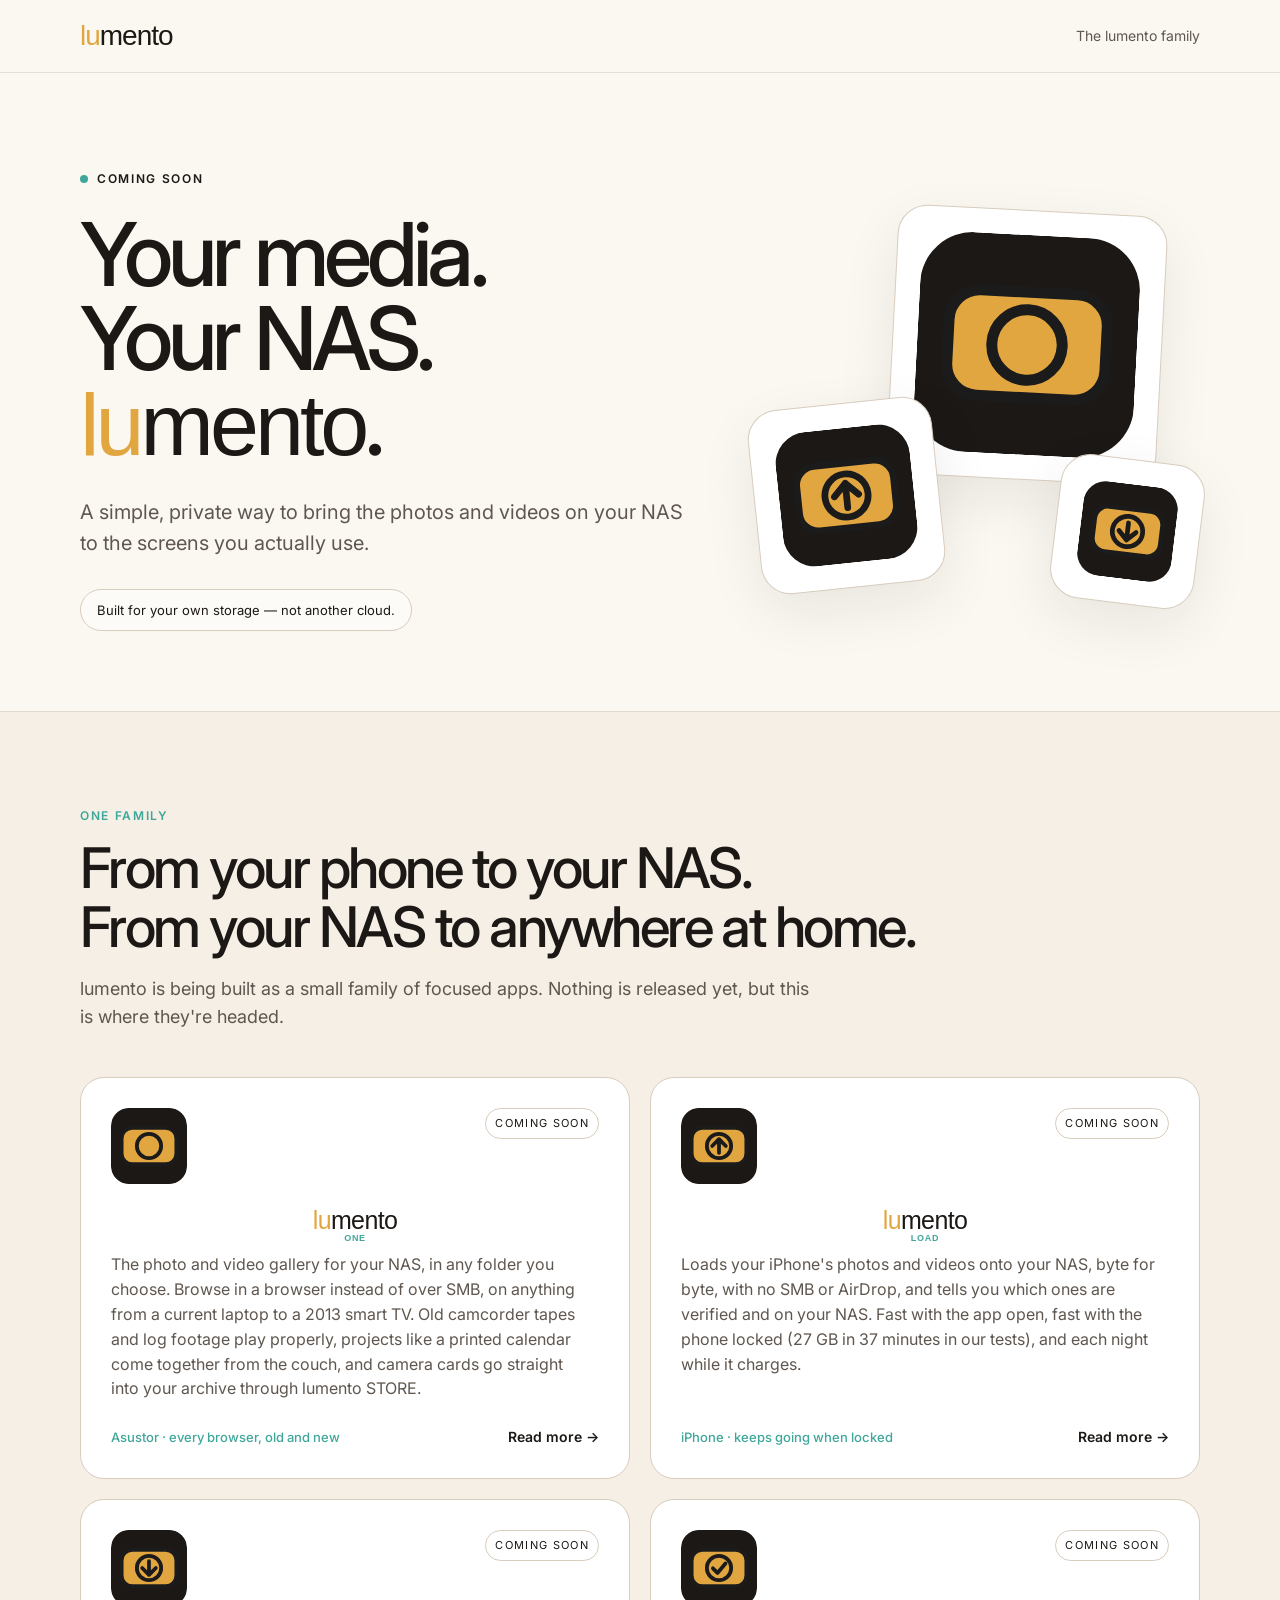
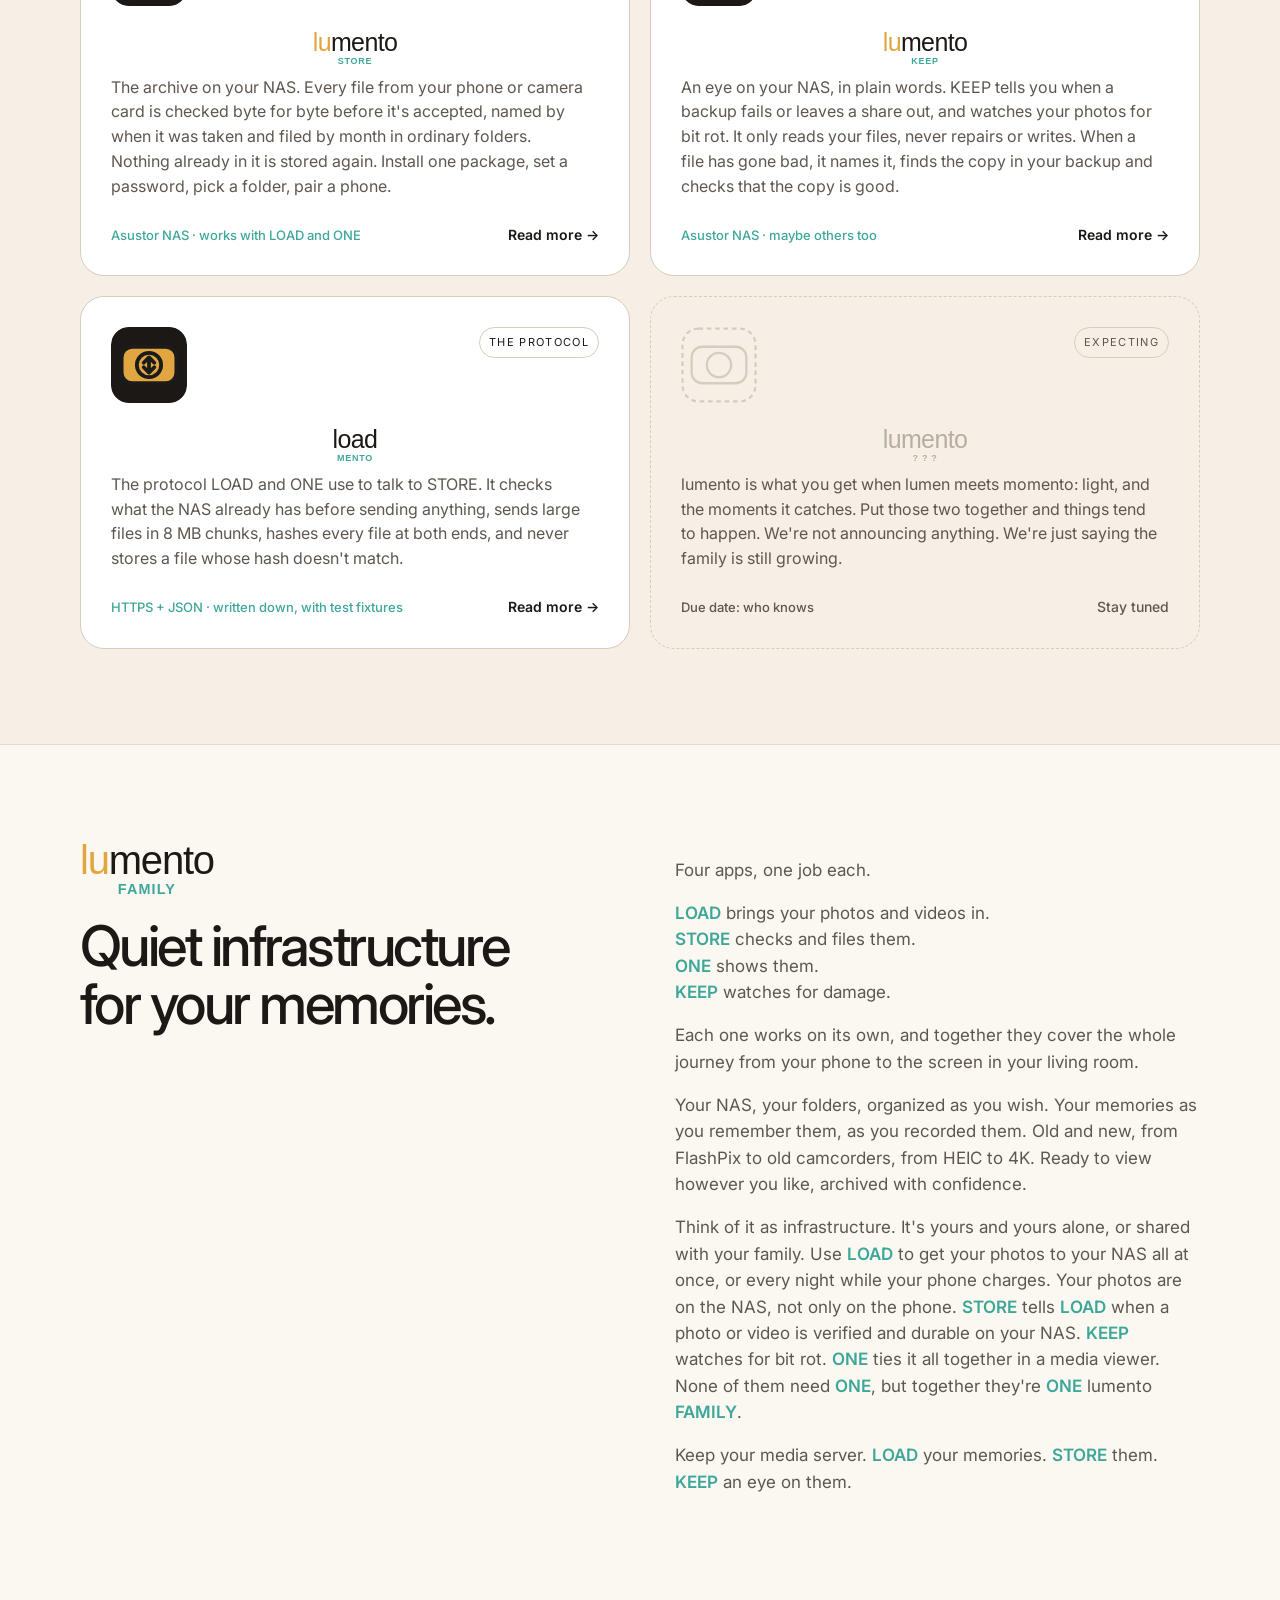
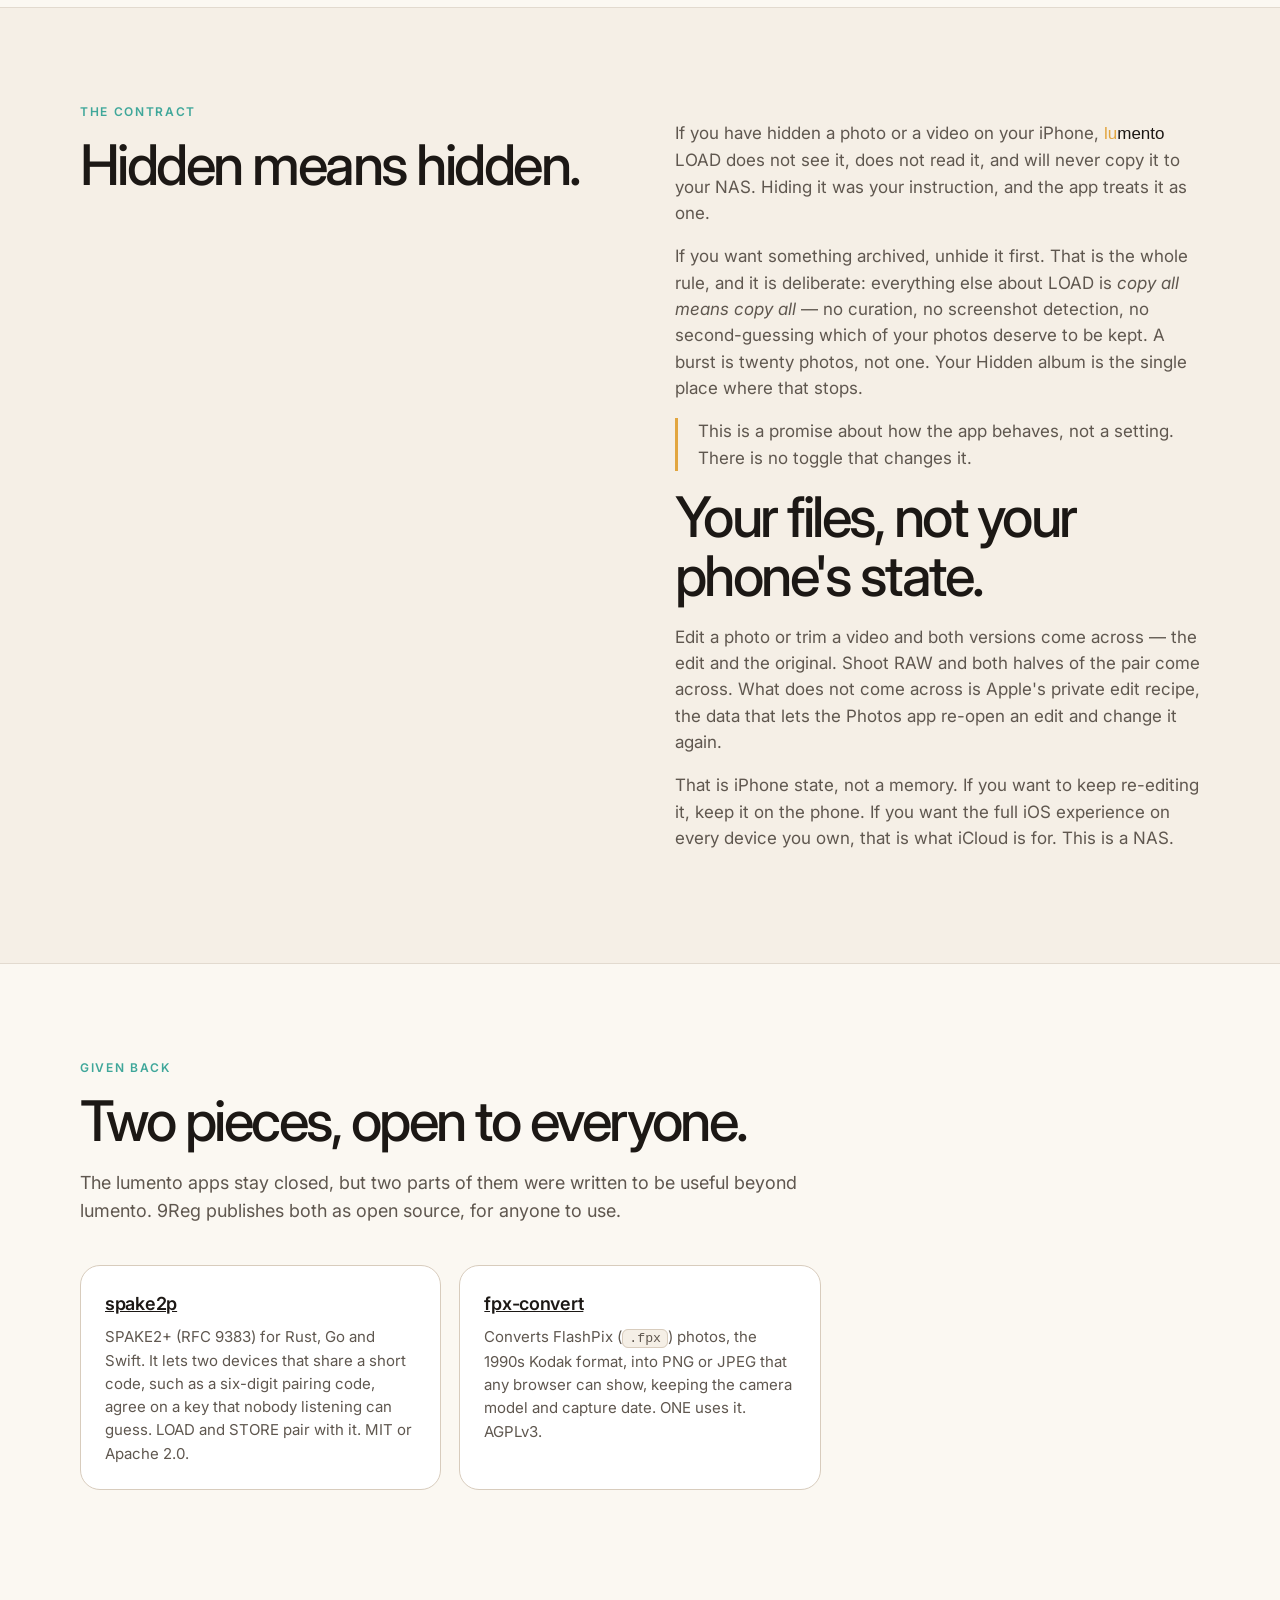
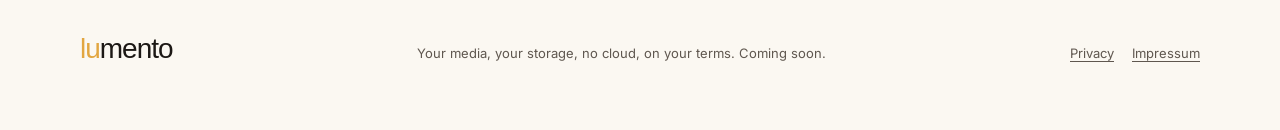
==== commit 54a8aedc: "Site: claims checked against the lumento, loadmento and KEEP specs Every product page now says what " ====
--- a/index.html
+++ b/index.html
@@ -50,7 +50,7 @@
           <span class="status">Coming soon</span>
         </div>
         <h3 class="product-name product-lockup"><span class="base"><span class="lu">lu</span><span class="mento">mento</span></span><span class="suffix one">ONE</span></h3>
-        <p>The photo and video gallery for your NAS: one native app, no container stack.  Browse any share in a browser, on anything from a current laptop to a 2013 smart TV.  In a current browser it also imports a camera card straight into your archive through lumento STORE.</p>
+        <p>The photo and video gallery for your NAS, in any folder you choose.  Browse in a browser instead of over SMB, on anything from a current laptop to a 2013 smart TV.  Old camcorder tapes and log footage play properly, projects like a printed calendar come together from the couch, and camera cards go straight into your archive through lumento STORE.</p>
         <div class="meta teal">Asustor · every browser, old and new<span class="more">Read more →</span></div>
       </a>
 
@@ -60,7 +60,7 @@
           <span class="status">Coming soon</span>
         </div>
         <h3 class="product-name product-lockup"><span class="base"><span class="lu">lu</span><span class="mento">mento</span></span><span class="suffix load">LOAD</span></h3>
-        <p>Loads your iPhone's photos and videos onto your NAS, and tells you which ones are verified and on your NAS.  Fast with the app open, and fast with the phone locked: 27&nbsp;GB in 37 minutes in our tests.</p>
+        <p>Loads your iPhone's photos and videos onto your NAS, byte for byte, with no SMB or AirDrop, and tells you which ones are verified and on your NAS.  Fast with the app open, fast with the phone locked (27&nbsp;GB in 37 minutes in our tests), and each night while it charges.</p>
         <div class="meta teal">iPhone · keeps going when locked<span class="more">Read more →</span></div>
       </a>
 
@@ -70,7 +70,7 @@
           <span class="status">Coming soon</span>
         </div>
         <h3 class="product-name product-lockup"><span class="base"><span class="lu">lu</span><span class="mento">mento</span></span><span class="suffix store">STORE</span></h3>
-        <p>The archive on your NAS.  Every file is checked byte for byte before it's accepted and filed by month in ordinary folders.  Nothing is ever stored twice.  Install one package, set a password, pick a folder, pair a phone.</p>
+        <p>The archive on your NAS.  Every file from your phone or camera card is checked byte for byte before it's accepted, named by when it was taken and filed by month in ordinary folders.  Nothing already in it is stored again.  Install one package, set a password, pick a folder, pair a phone.</p>
         <div class="meta teal">Asustor NAS · works with LOAD and ONE<span class="more">Read more →</span></div>
       </a>
 
@@ -80,7 +80,7 @@
           <span class="status">Coming soon</span>
         </div>
         <h3 class="product-name product-lockup"><span class="base"><span class="lu">lu</span><span class="mento">mento</span></span><span class="suffix keep">KEEP</span></h3>
-        <p>Don't lose your memories.  KEEP watches your NAS for silent file damage.  It only reads your files, never repairs or writes.  When a file has gone bad, it names it, finds the copy in your backup and checks that the copy is good.</p>
+        <p>An eye on your NAS, in plain words.  KEEP tells you when a backup fails or leaves a share out, and watches your photos for bit rot.  It only reads your files, never repairs or writes.  When a file has gone bad, it names it, finds the copy in your backup and checks that the copy is good.</p>
         <div class="meta teal">Asustor NAS · maybe others too<span class="more">Read more →</span></div>
       </a>
 
@@ -117,11 +117,11 @@
     </div>
     <div>
       <p>Four apps, one job each.</p>
-      <p><span class="pn">LOAD</span> brings your photos and videos in.<br><span class="pn">STORE</span> secures them.<br><span class="pn">ONE</span> shows them.<br><span class="pn">KEEP</span> watches for damage.</p>
+      <p><span class="pn">LOAD</span> brings your photos and videos in.<br><span class="pn">STORE</span> checks and files them.<br><span class="pn">ONE</span> shows them.<br><span class="pn">KEEP</span> watches for damage.</p>
       <p>Each one works on its own, and together they cover the whole journey from your phone to the screen in your living room.</p>
       <p>Your NAS, your folders, organized as you wish.  Your memories as you remember them, as you recorded them.  Old and new, from FlashPix to old camcorders, from HEIC to 4K.  Ready to view however you like, archived with confidence.</p>
-      <p>Think of it as infrastructure.  It's yours and yours alone, or shared with your family.  Use <span class="pn">LOAD</span> to get your photos to your NAS all at once, or every night while your phone charges.  Never lose a photo when your phone dies.  <span class="pn">STORE</span> tells <span class="pn">LOAD</span> when a photo or video is verified and durable on your NAS.  <span class="pn">KEEP</span> helps prevent bit rot.  <span class="pn">ONE</span> ties it all together in a media viewer.  None of them need <span class="pn">ONE</span>, but together they're <span class="pn">ONE</span> lumento <span class="pn">FAMILY</span>.</p>
-      <p>Keep your media server.  <span class="pn">LOAD</span> your memories.  <span class="pn">KEEP</span> them safe.  <span class="pn">STORE</span> them forever.</p>
+      <p>Think of it as infrastructure.  It's yours and yours alone, or shared with your family.  Use <span class="pn">LOAD</span> to get your photos to your NAS all at once, or every night while your phone charges.  Your photos are on the NAS, not only on the phone.  <span class="pn">STORE</span> tells <span class="pn">LOAD</span> when a photo or video is verified and durable on your NAS.  <span class="pn">KEEP</span> watches for bit rot.  <span class="pn">ONE</span> ties it all together in a media viewer.  None of them need <span class="pn">ONE</span>, but together they're <span class="pn">ONE</span> lumento <span class="pn">FAMILY</span>.</p>
+      <p>Keep your media server.  <span class="pn">LOAD</span> your memories.  <span class="pn">STORE</span> them.  <span class="pn">KEEP</span> an eye on them.</p>
     </div>
   </div>
 </section>
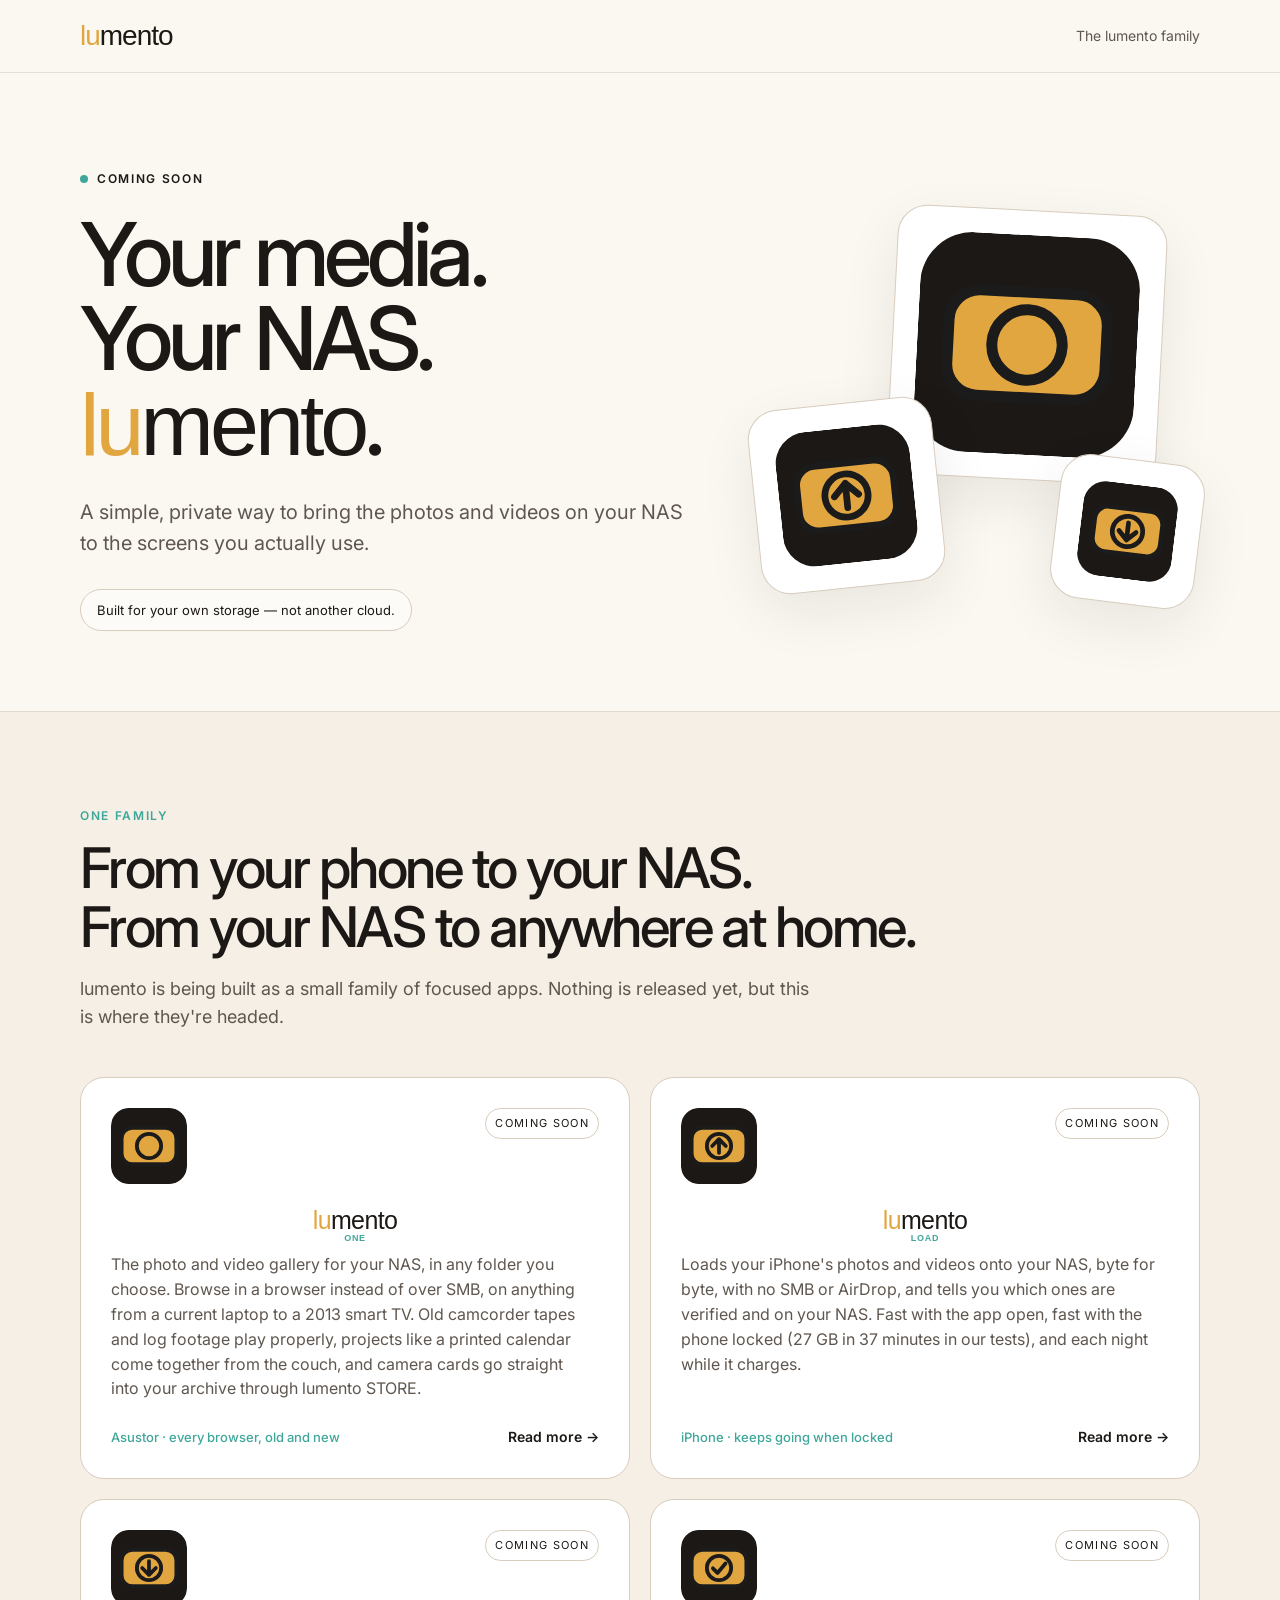
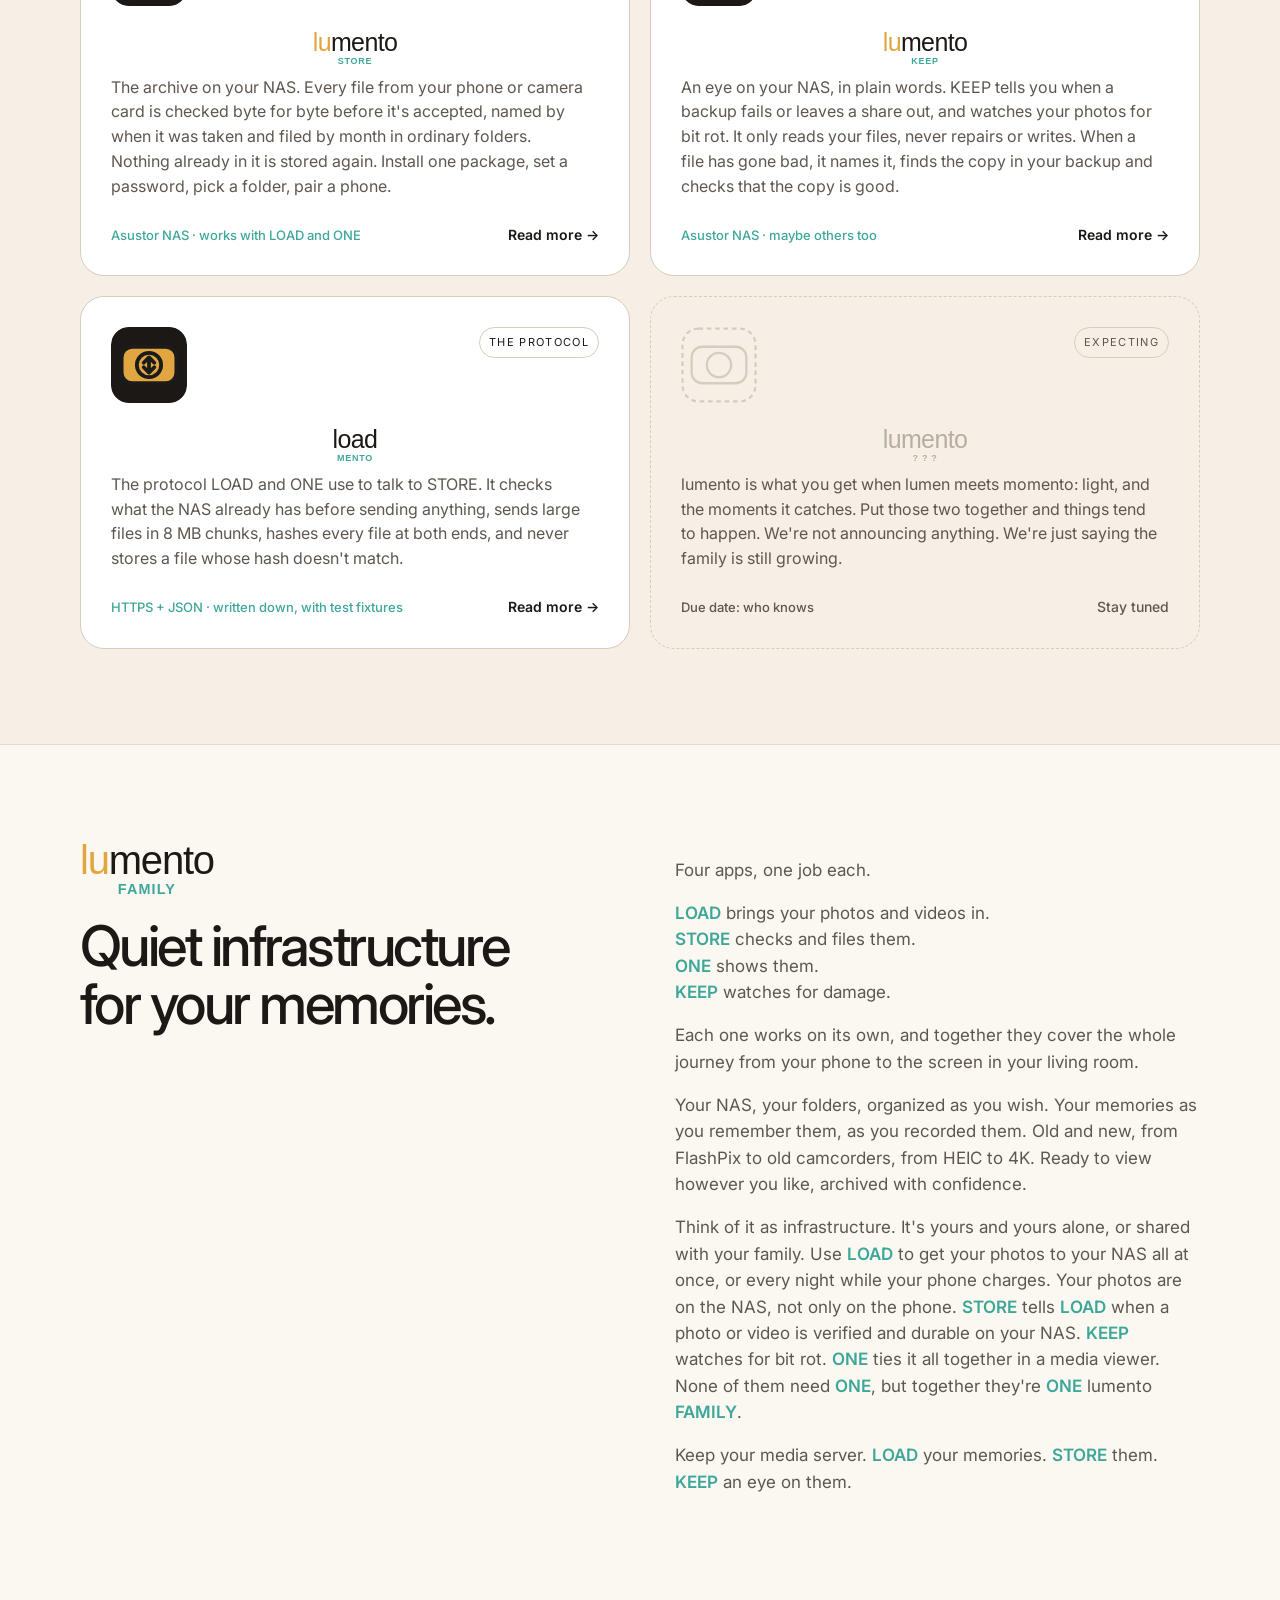
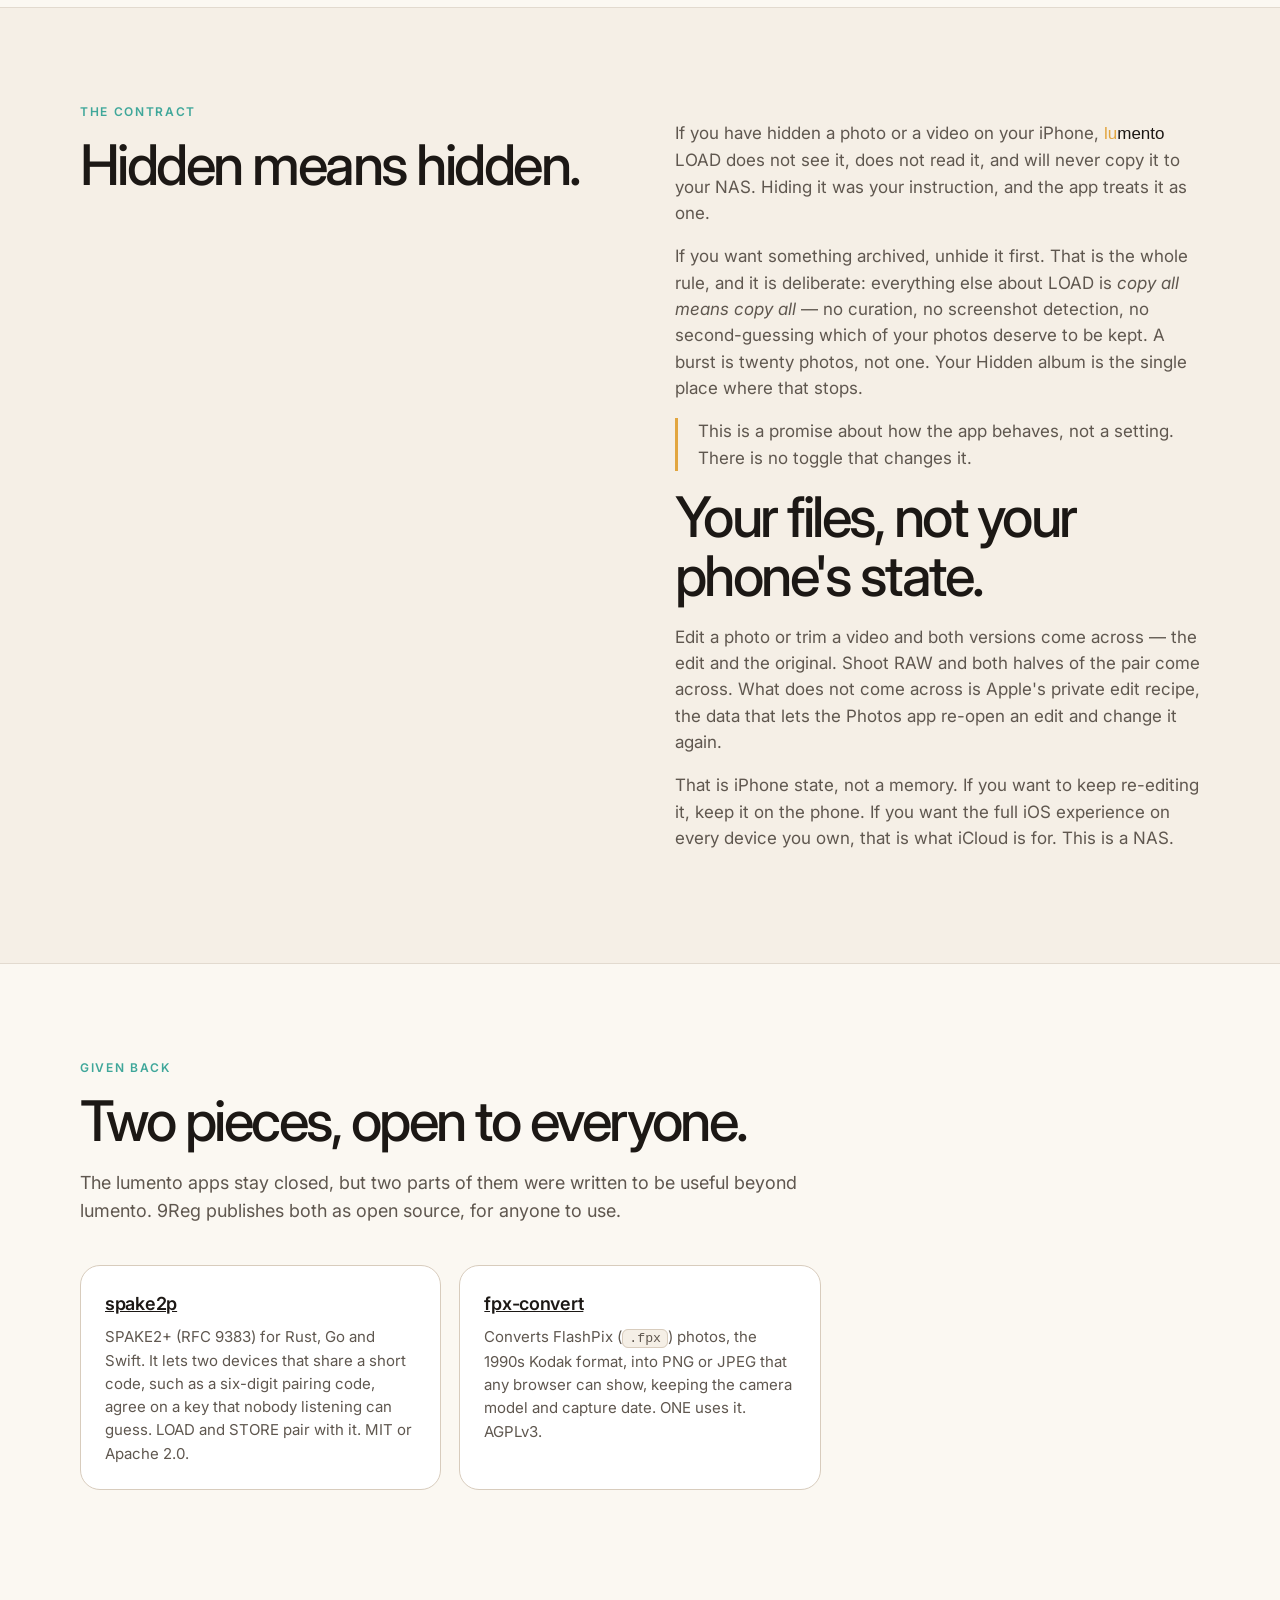
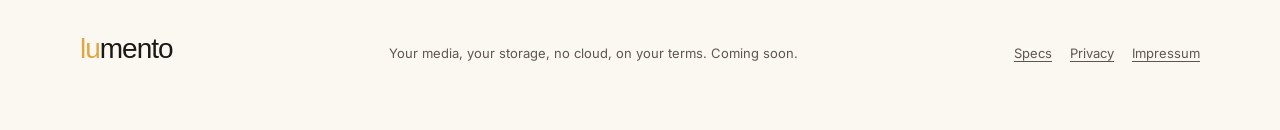
==== commit d1970346: "Site: specifications page for ONE, STORE, LOAD and KEEP New specs.html: one page, a section per prod" ====
--- a/index.html
+++ b/index.html
@@ -164,7 +164,7 @@
     </div>
 
     <div>Your media, your storage, no cloud, on your terms. Coming soon.</div>
-    <div class="foot-links"><a href="privacy.html">Privacy</a><a href="impressum.html">Impressum</a></div>
+    <div class="foot-links"><a href="specs.html">Specs</a><a href="privacy.html">Privacy</a><a href="impressum.html">Impressum</a></div>
   </div>
 </footer>
 
--- a/styles.css
+++ b/styles.css
@@ -250,3 +250,17 @@
 .rules .feature .status{display:inline-block;margin-bottom:10px;color:var(--ink-soft)}
 .rules .feature p+p{margin-top:8px}
 .advice-note p{color:var(--ink-soft);font-size:15px;max-width:740px;overflow-wrap:anywhere}
+
+/* specs page (specs.html) */
+.p-hero.plain{grid-template-columns:1fr}
+.jump{font-size:15px;color:var(--ink-soft);margin:0}
+.jump a{color:var(--ink)}
+.compare tr[id]{scroll-margin-top:90px}
+.compare td:first-child{width:28%}
+.compare td code{overflow-wrap:anywhere}
+.spec-sub{font-size:22px;letter-spacing:-.02em;margin:48px 0 0;font-weight:600}
+.spec-sub + .table-wrap{margin-top:16px}
+.section .wrap > .intro a{color:var(--ink)}
+@media(max-width:640px){
+  .compare td:first-child{width:auto}
+}
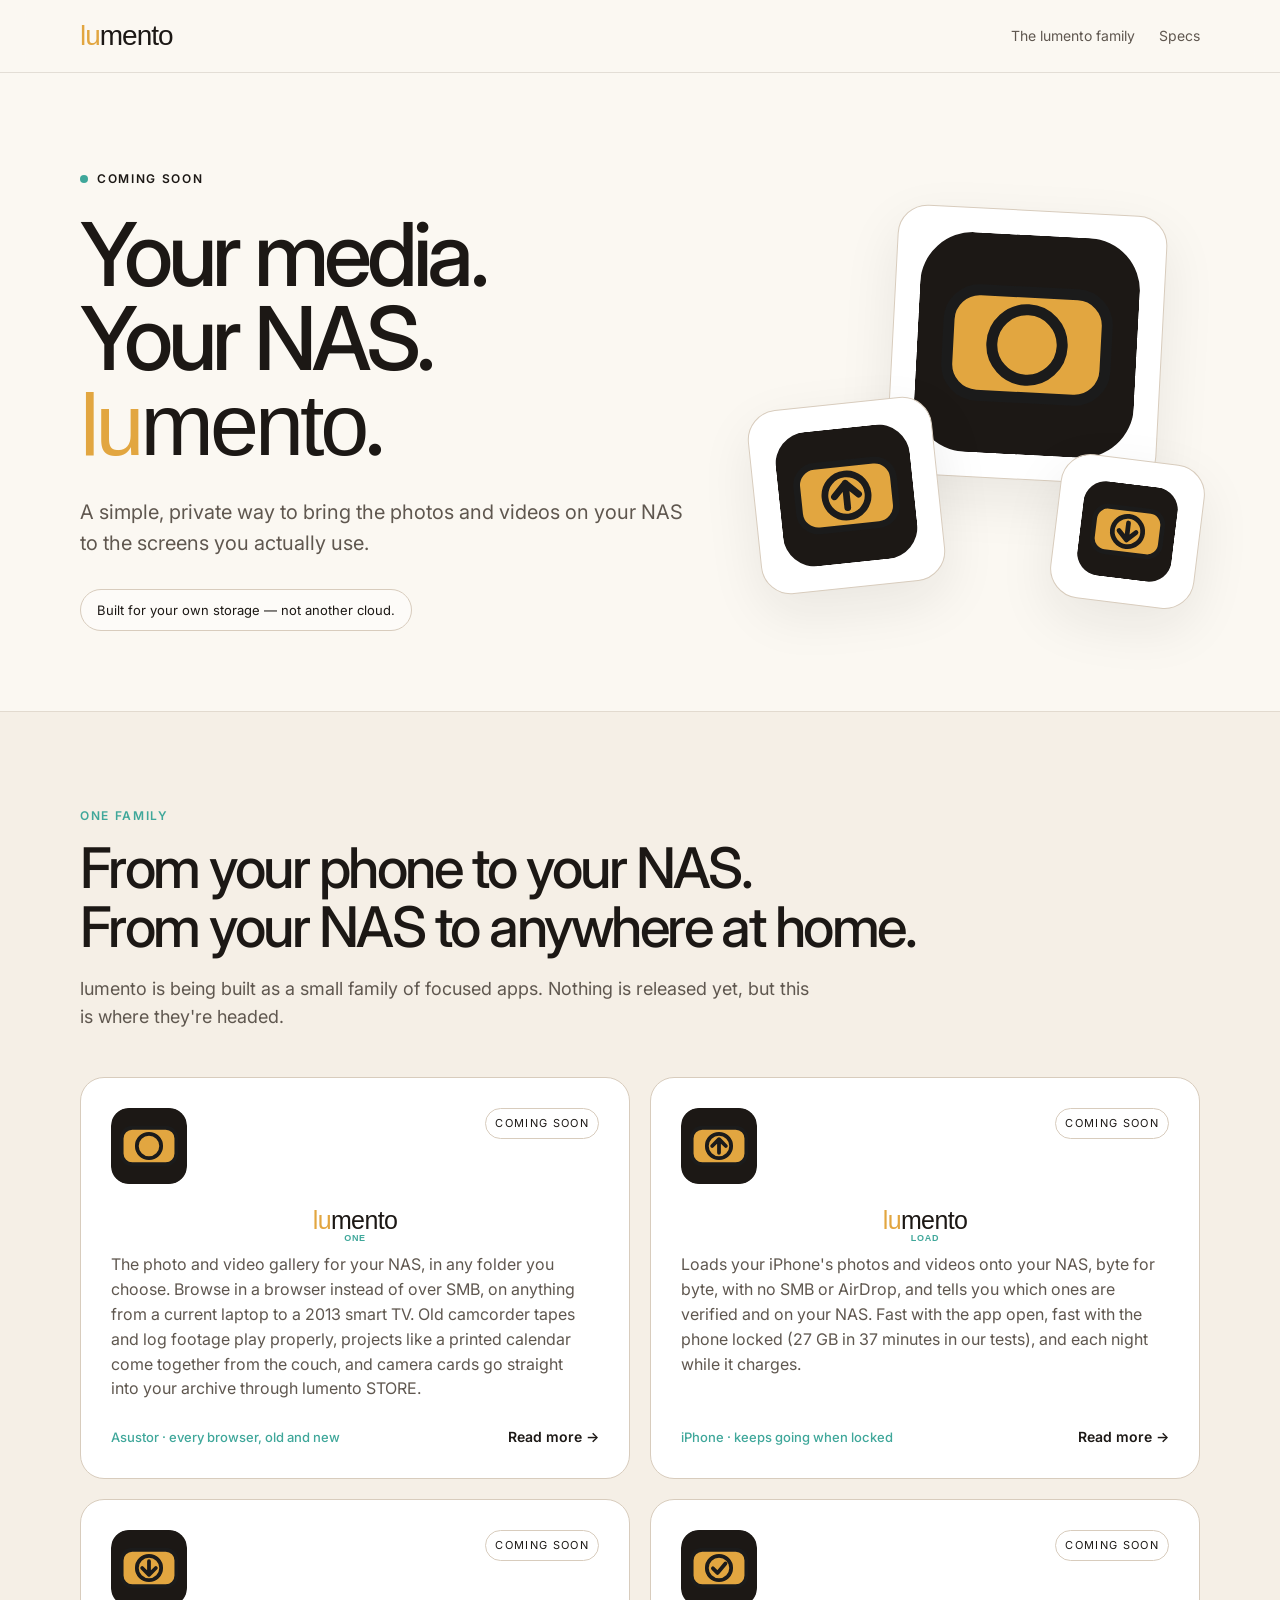
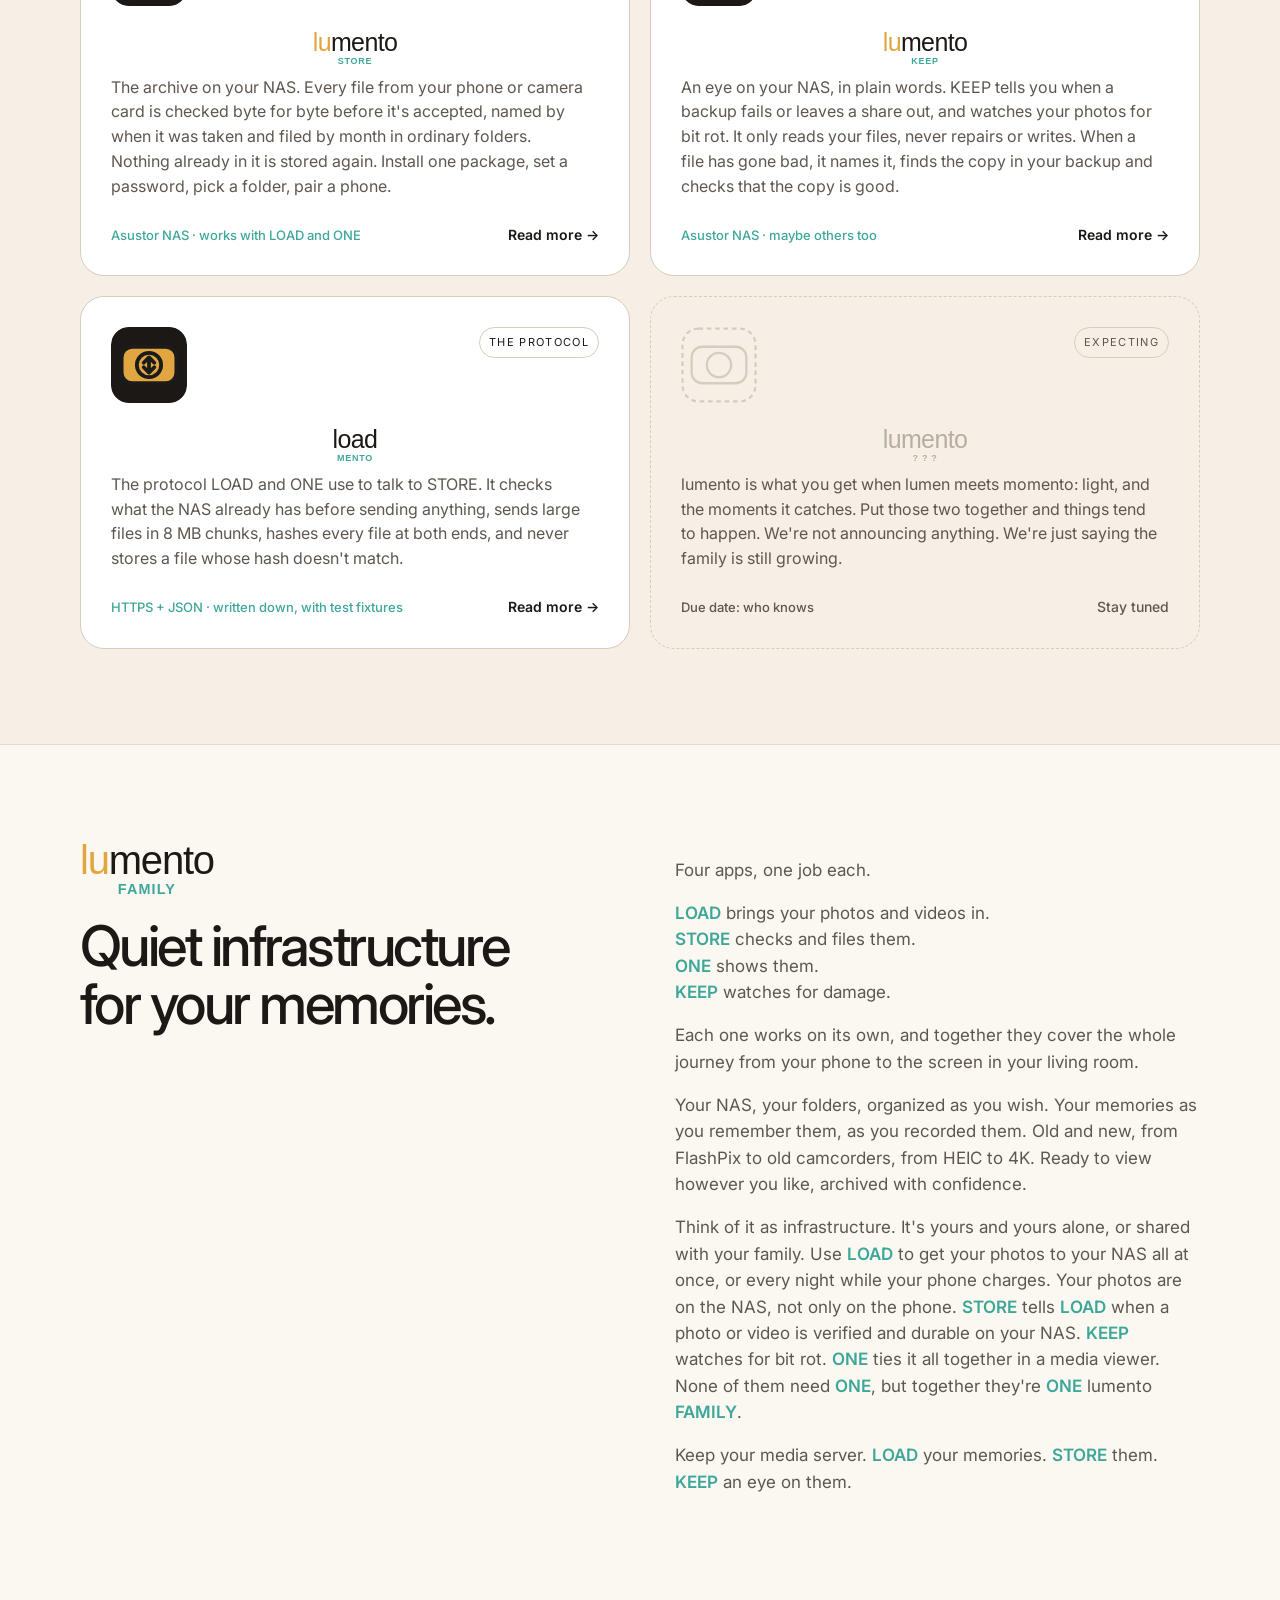
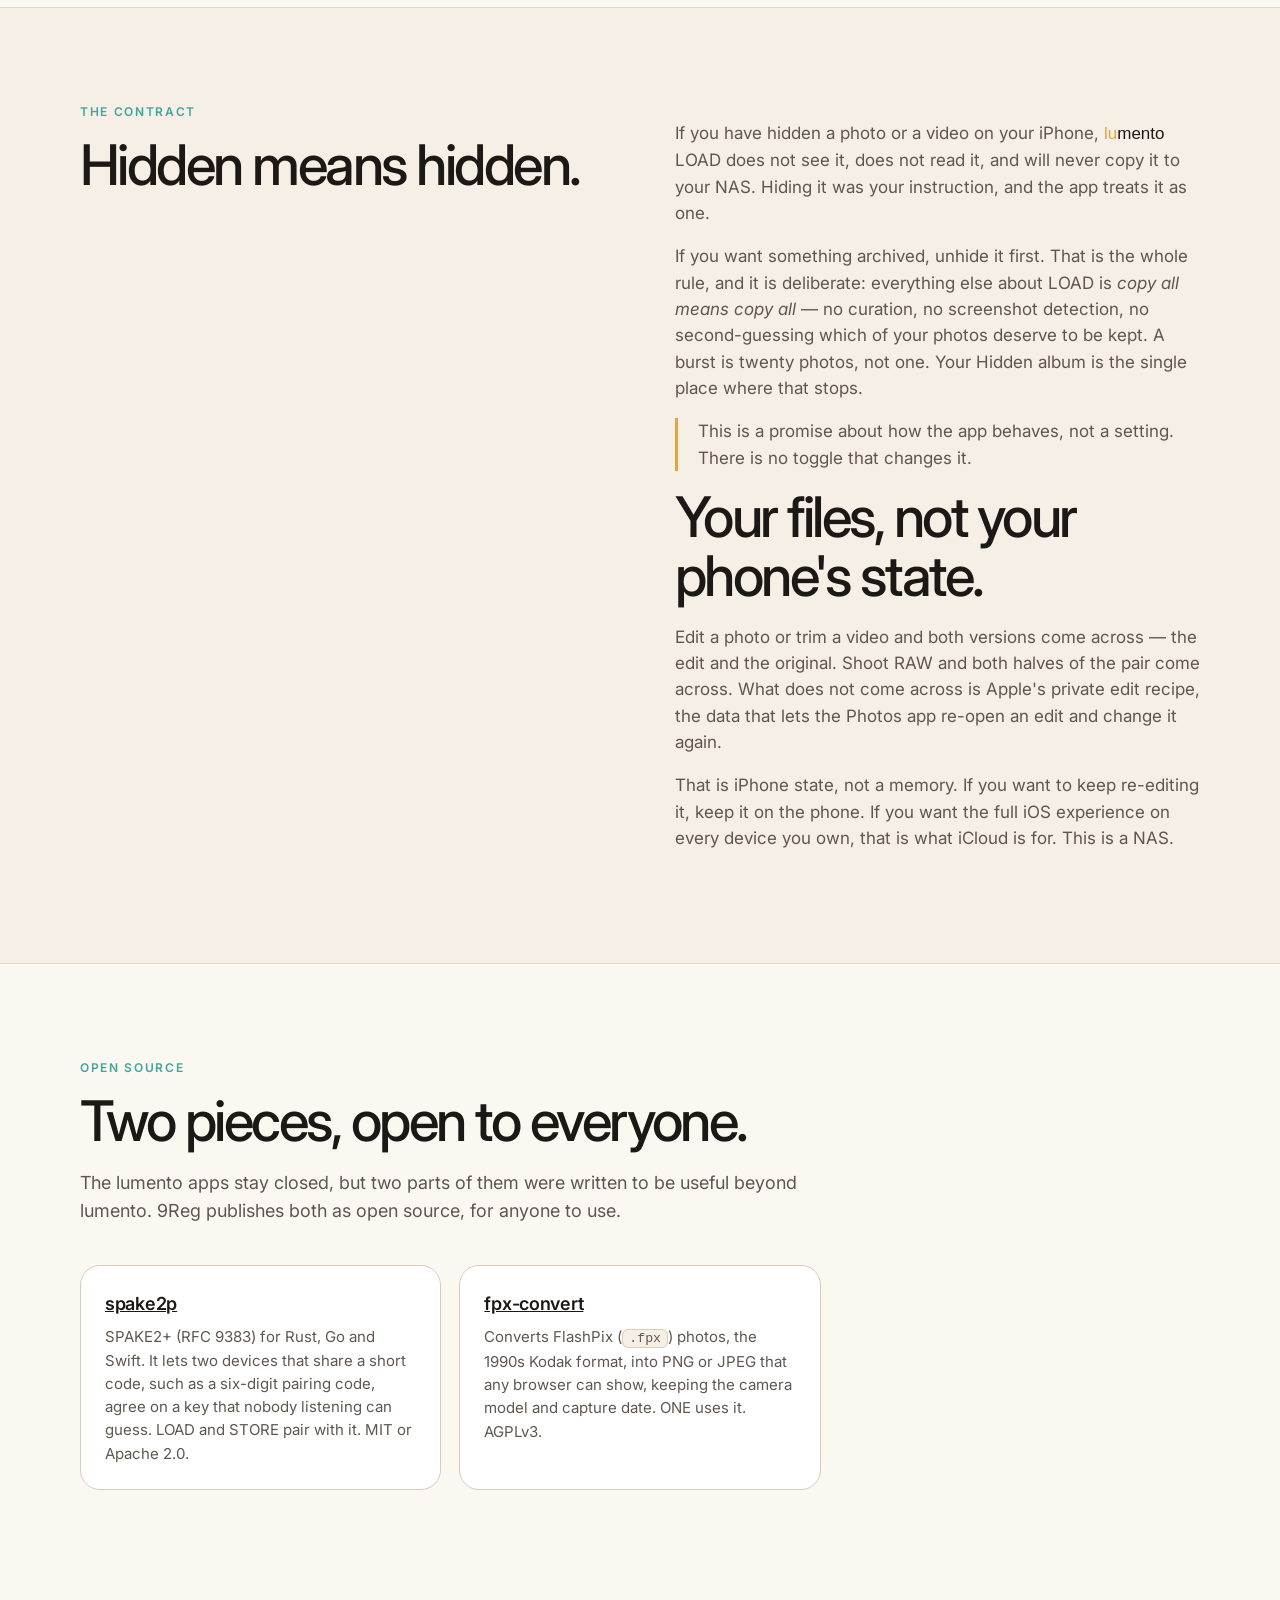
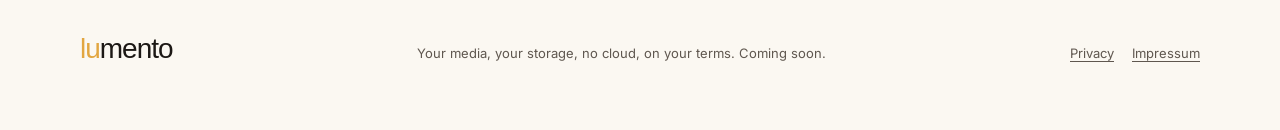
==== commit c6ecc24a: "Site: Specs link moves from the footer to the top nav The footer is for legal links (Privacy, Impres" ====
--- a/index.html
+++ b/index.html
@@ -18,6 +18,7 @@
         <span class="lu">lu</span><span class="mento">mento</span>
       </a>
       <a class="link" href="#family">The lumento family</a>
+      <a class="link" href="specs.html">Specs</a>
     </nav>
   </div>
 </header>
@@ -144,7 +145,7 @@
 
 <section class="section" id="open-source">
   <div class="wrap">
-    <div class="kicker">Given back</div>
+    <div class="kicker">Open Source</div>
     <h2>Two pieces, open to everyone.</h2>
     <p class="intro">The lumento apps stay closed, but two parts of them were written to be useful beyond lumento.  9Reg publishes both as open source, for anyone to use.</p>
     <div class="features">
@@ -164,7 +165,7 @@
     </div>
 
     <div>Your media, your storage, no cloud, on your terms. Coming soon.</div>
-    <div class="foot-links"><a href="specs.html">Specs</a><a href="privacy.html">Privacy</a><a href="impressum.html">Impressum</a></div>
+    <div class="foot-links"><a href="privacy.html">Privacy</a><a href="impressum.html">Impressum</a></div>
   </div>
 </footer>
 
--- a/styles.css
+++ b/styles.css
@@ -54,6 +54,8 @@
 }
 .brand .suffix{font-family:-apple-system,BlinkMacSystemFont,"Segoe UI",sans-serif;font-weight:700;font-size:.36em;letter-spacing:.04em;margin-left:.35em;vertical-align:.16em}
 nav a.link{color:var(--ink-soft);text-decoration:none;font-size:14px}
+nav a.link{margin-left:auto}
+nav a.link + a.link{margin-left:24px}
 .hero{
   min-height:610px;display:grid;grid-template-columns:1.15fr .85fr;
   gap:70px;align-items:center;padding:92px 0 80px;
@@ -264,3 +266,22 @@
 @media(max-width:640px){
   .compare td:first-child{width:auto}
 }
+
+/* FAQ pages: full-width sections, one collapsible row per question */
+.faq-head{margin-bottom:28px}
+.faq-head h2{font-size:clamp(24px,3vw,32px);letter-spacing:-.03em;line-height:1.15;margin:10px 0 10px}
+.faq-head p{margin:0;color:var(--ink-soft);font-size:17px}
+.faq details{border-top:1px solid var(--border)}
+.faq details:last-child{border-bottom:1px solid var(--border)}
+.faq summary{list-style:none;cursor:pointer;position:relative;display:block;padding:18px 40px 18px 4px;font-size:18px;font-weight:600;letter-spacing:-.015em;line-height:1.35}
+.faq summary::-webkit-details-marker{display:none}
+.faq summary::after{content:"";position:absolute;right:8px;top:50%;margin-top:-6px;width:9px;height:9px;border-right:2px solid var(--teal);border-bottom:2px solid var(--teal);transform:rotate(45deg);transition:transform .15s}
+.faq details[open] summary::after{transform:rotate(225deg);margin-top:-2px}
+.faq summary:hover{color:var(--teal)}
+.faq .answer{padding:0 4px 18px;max-width:78ch}
+.faq .answer p,.faq .answer li{color:var(--ink-soft);font-size:17px}
+.faq .answer ul,.faq .answer ol{padding-left:20px;margin:0 0 16px}
+.faq .answer li{margin-bottom:8px}
+.faq .answer strong{color:var(--ink);font-weight:600}
+.faq .answer>:last-child{margin-bottom:0}
+.faq > *{min-width:0}
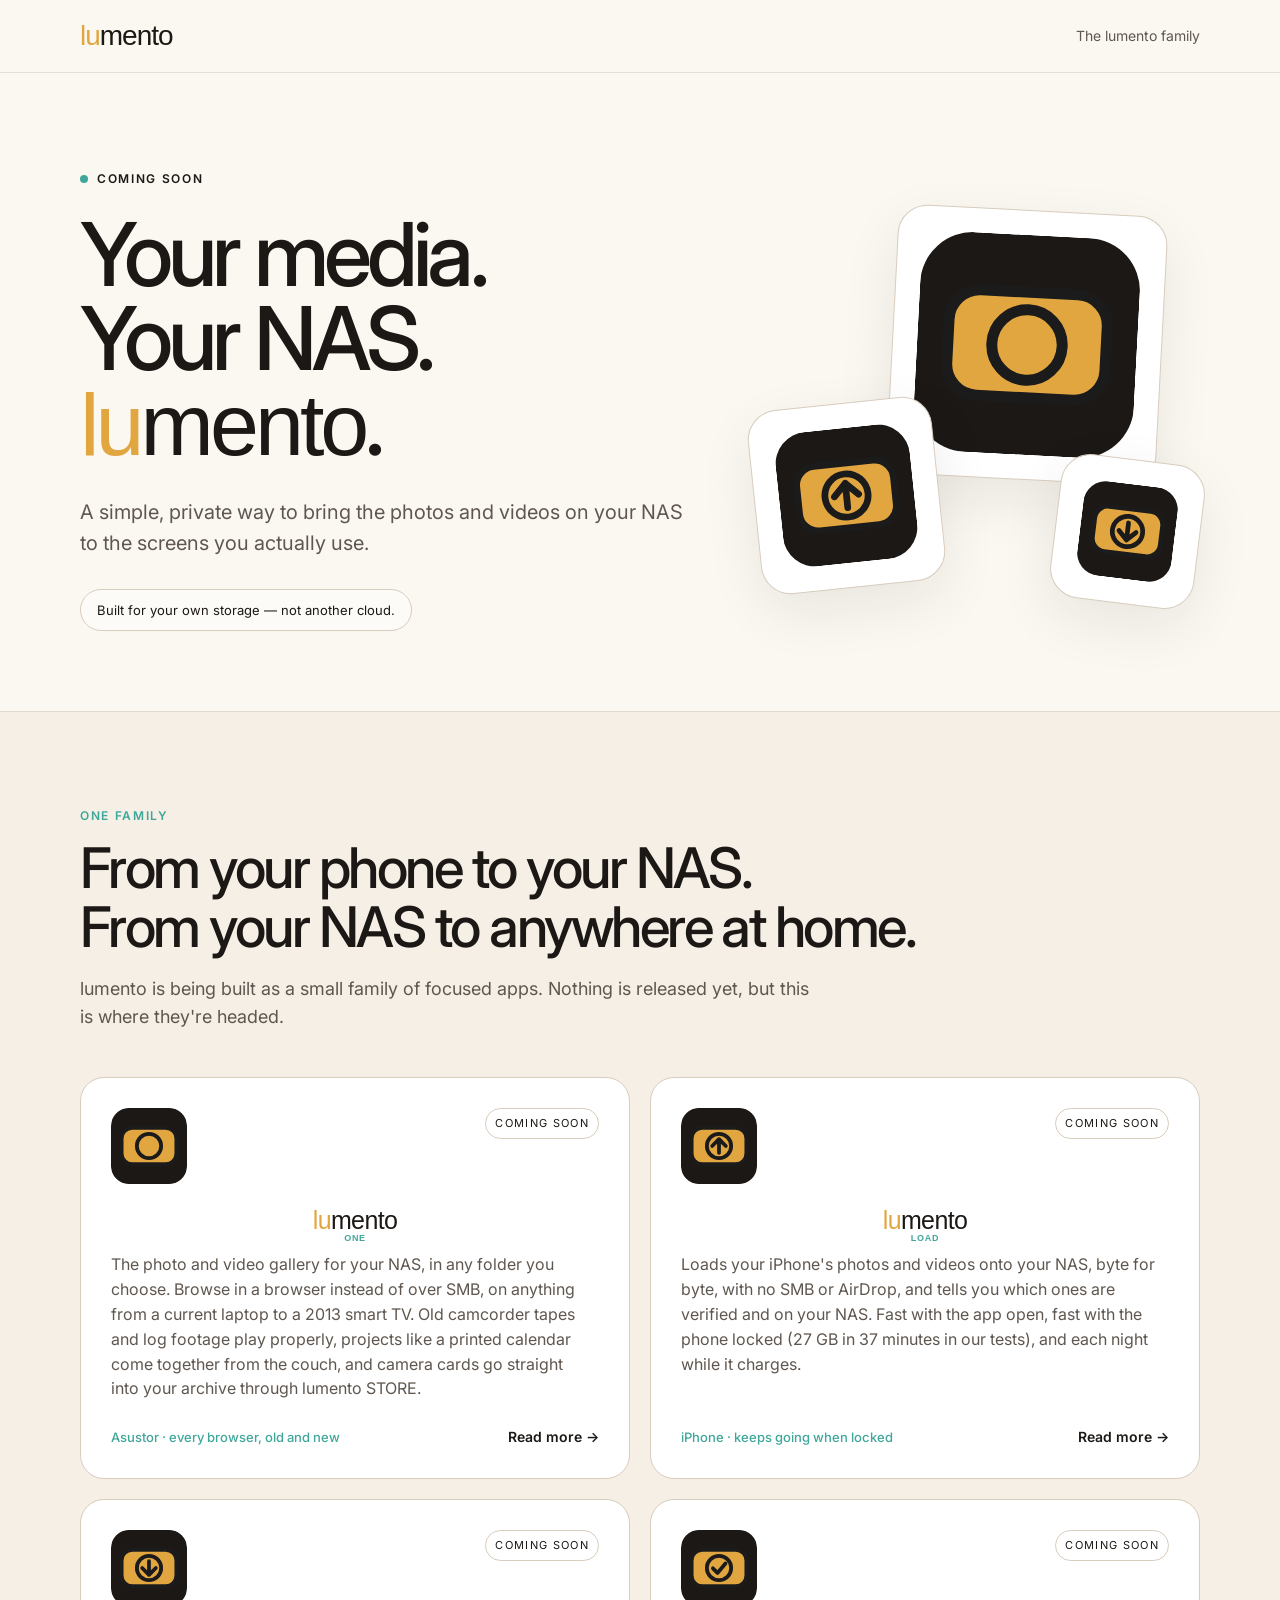
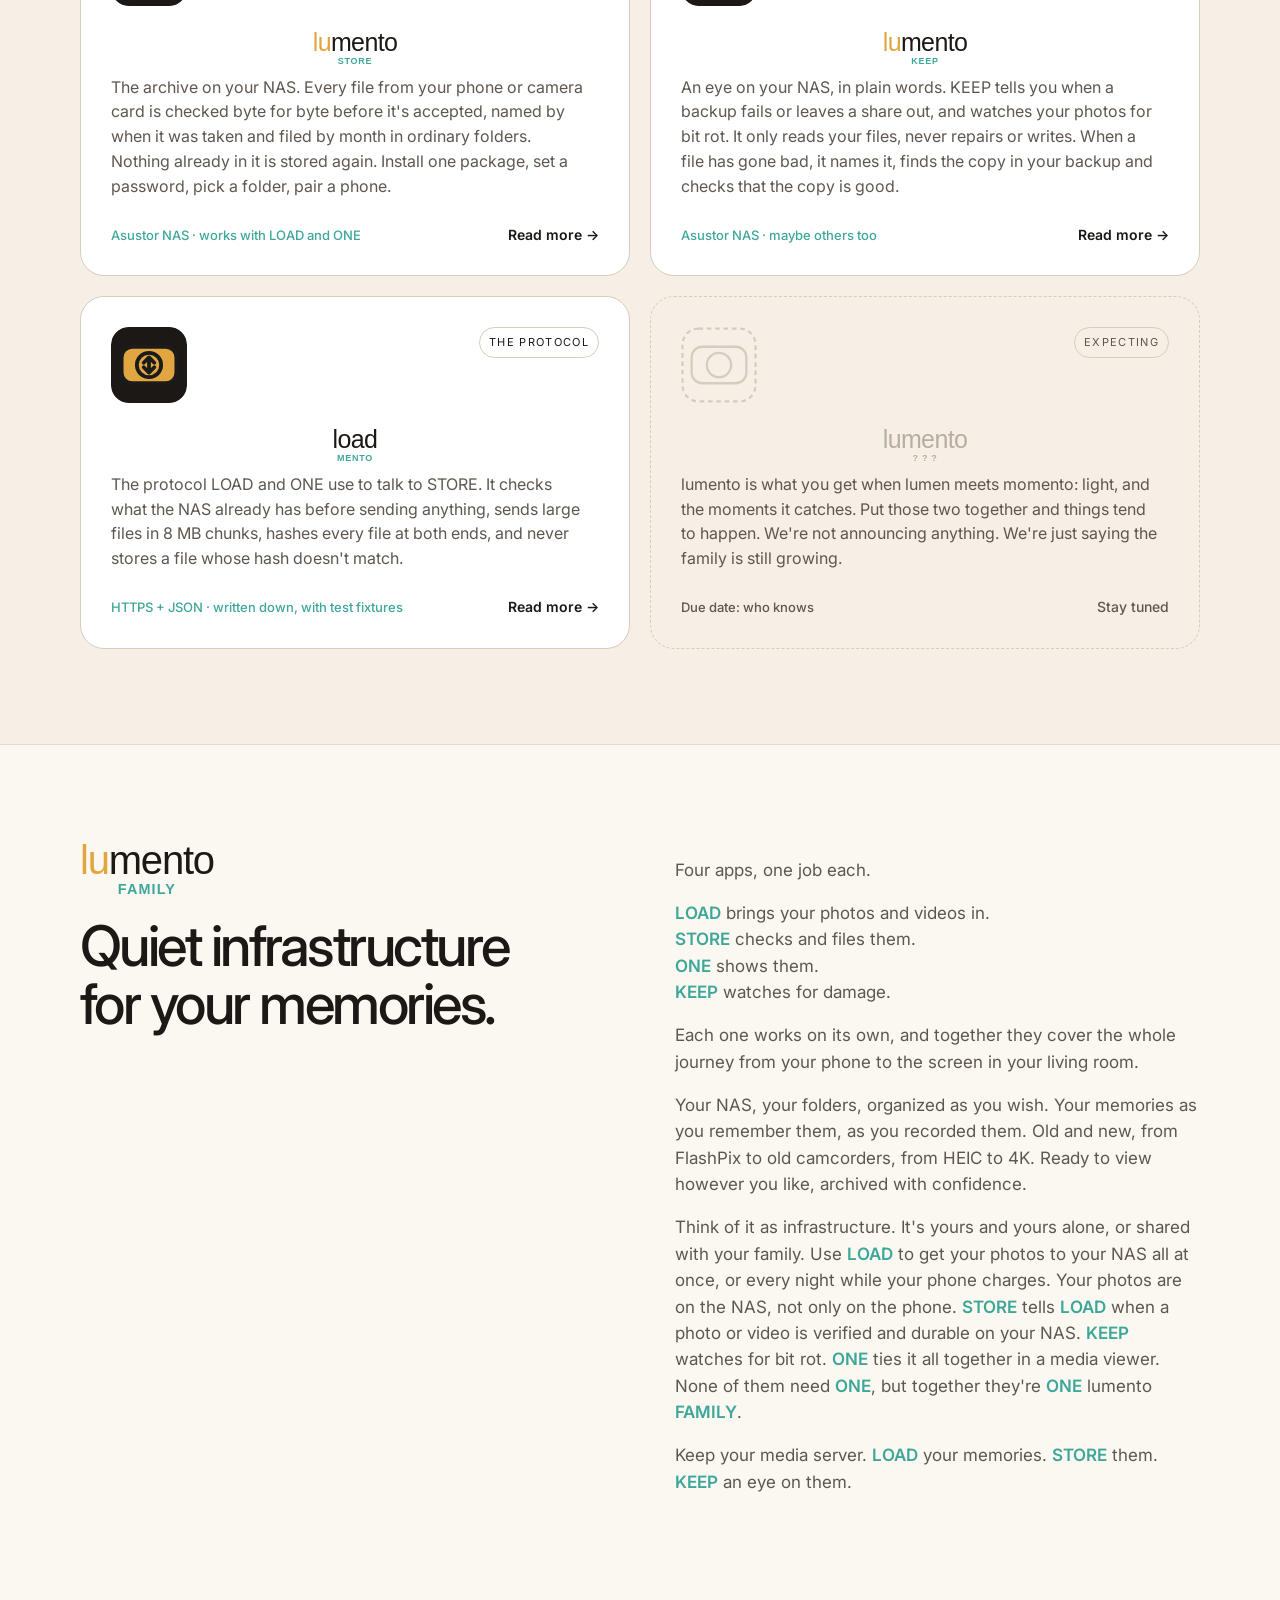
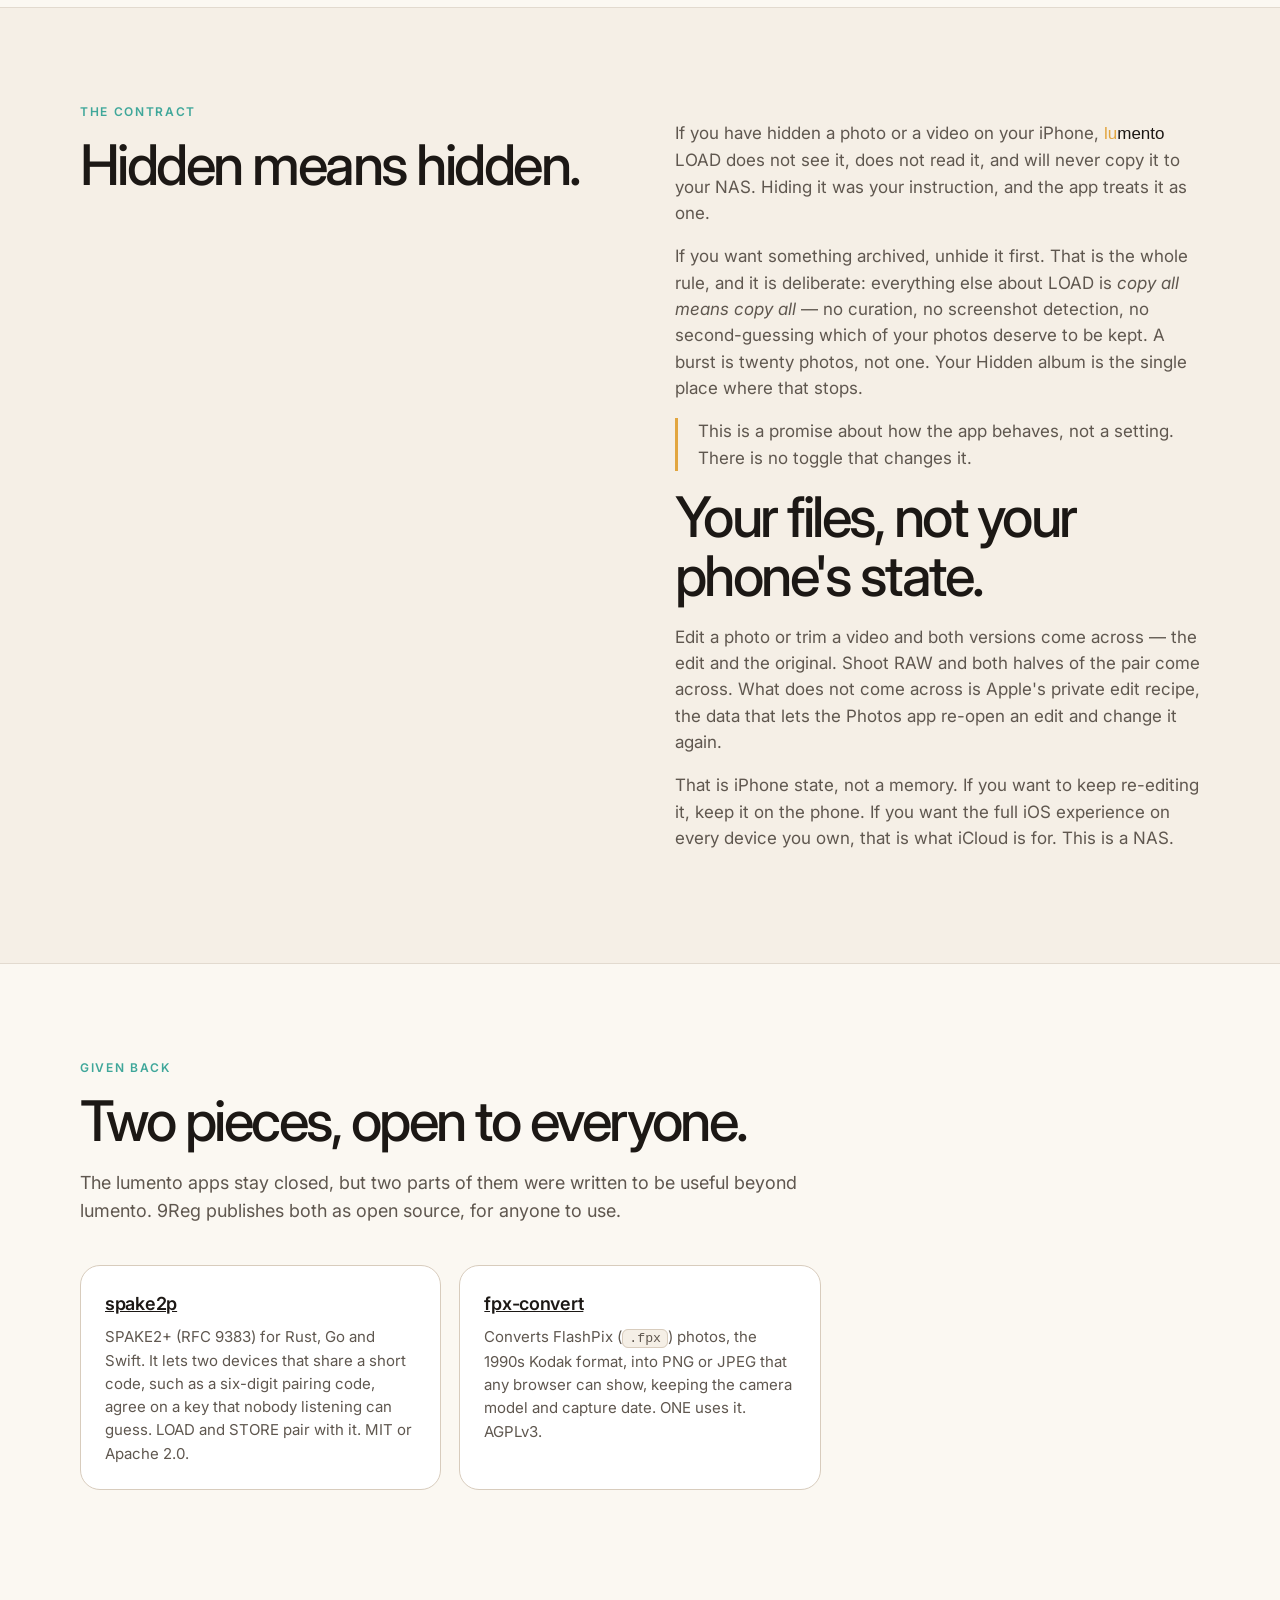
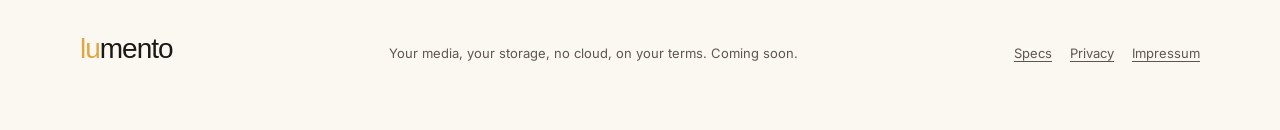
==== commit 7aa5d1d2: "Merge pull request #16 from 9Reg/site/specs Site/specs" ====
--- a/index.html
+++ b/index.html
@@ -18,7 +18,6 @@
         <span class="lu">lu</span><span class="mento">mento</span>
       </a>
       <a class="link" href="#family">The lumento family</a>
-      <a class="link" href="specs.html">Specs</a>
     </nav>
   </div>
 </header>
@@ -145,7 +144,7 @@
 
 <section class="section" id="open-source">
   <div class="wrap">
-    <div class="kicker">Open Source</div>
+    <div class="kicker">Given back</div>
     <h2>Two pieces, open to everyone.</h2>
     <p class="intro">The lumento apps stay closed, but two parts of them were written to be useful beyond lumento.  9Reg publishes both as open source, for anyone to use.</p>
     <div class="features">
@@ -165,7 +164,7 @@
     </div>
 
     <div>Your media, your storage, no cloud, on your terms. Coming soon.</div>
-    <div class="foot-links"><a href="privacy.html">Privacy</a><a href="impressum.html">Impressum</a></div>
+    <div class="foot-links"><a href="specs.html">Specs</a><a href="privacy.html">Privacy</a><a href="impressum.html">Impressum</a></div>
   </div>
 </footer>
 
--- a/styles.css
+++ b/styles.css
@@ -54,8 +54,6 @@
 }
 .brand .suffix{font-family:-apple-system,BlinkMacSystemFont,"Segoe UI",sans-serif;font-weight:700;font-size:.36em;letter-spacing:.04em;margin-left:.35em;vertical-align:.16em}
 nav a.link{color:var(--ink-soft);text-decoration:none;font-size:14px}
-nav a.link{margin-left:auto}
-nav a.link + a.link{margin-left:24px}
 .hero{
   min-height:610px;display:grid;grid-template-columns:1.15fr .85fr;
   gap:70px;align-items:center;padding:92px 0 80px;
@@ -266,22 +264,3 @@
 @media(max-width:640px){
   .compare td:first-child{width:auto}
 }
-
-/* FAQ pages: full-width sections, one collapsible row per question */
-.faq-head{margin-bottom:28px}
-.faq-head h2{font-size:clamp(24px,3vw,32px);letter-spacing:-.03em;line-height:1.15;margin:10px 0 10px}
-.faq-head p{margin:0;color:var(--ink-soft);font-size:17px}
-.faq details{border-top:1px solid var(--border)}
-.faq details:last-child{border-bottom:1px solid var(--border)}
-.faq summary{list-style:none;cursor:pointer;position:relative;display:block;padding:18px 40px 18px 4px;font-size:18px;font-weight:600;letter-spacing:-.015em;line-height:1.35}
-.faq summary::-webkit-details-marker{display:none}
-.faq summary::after{content:"";position:absolute;right:8px;top:50%;margin-top:-6px;width:9px;height:9px;border-right:2px solid var(--teal);border-bottom:2px solid var(--teal);transform:rotate(45deg);transition:transform .15s}
-.faq details[open] summary::after{transform:rotate(225deg);margin-top:-2px}
-.faq summary:hover{color:var(--teal)}
-.faq .answer{padding:0 4px 18px;max-width:78ch}
-.faq .answer p,.faq .answer li{color:var(--ink-soft);font-size:17px}
-.faq .answer ul,.faq .answer ol{padding-left:20px;margin:0 0 16px}
-.faq .answer li{margin-bottom:8px}
-.faq .answer strong{color:var(--ink);font-weight:600}
-.faq .answer>:last-child{margin-bottom:0}
-.faq > *{min-width:0}
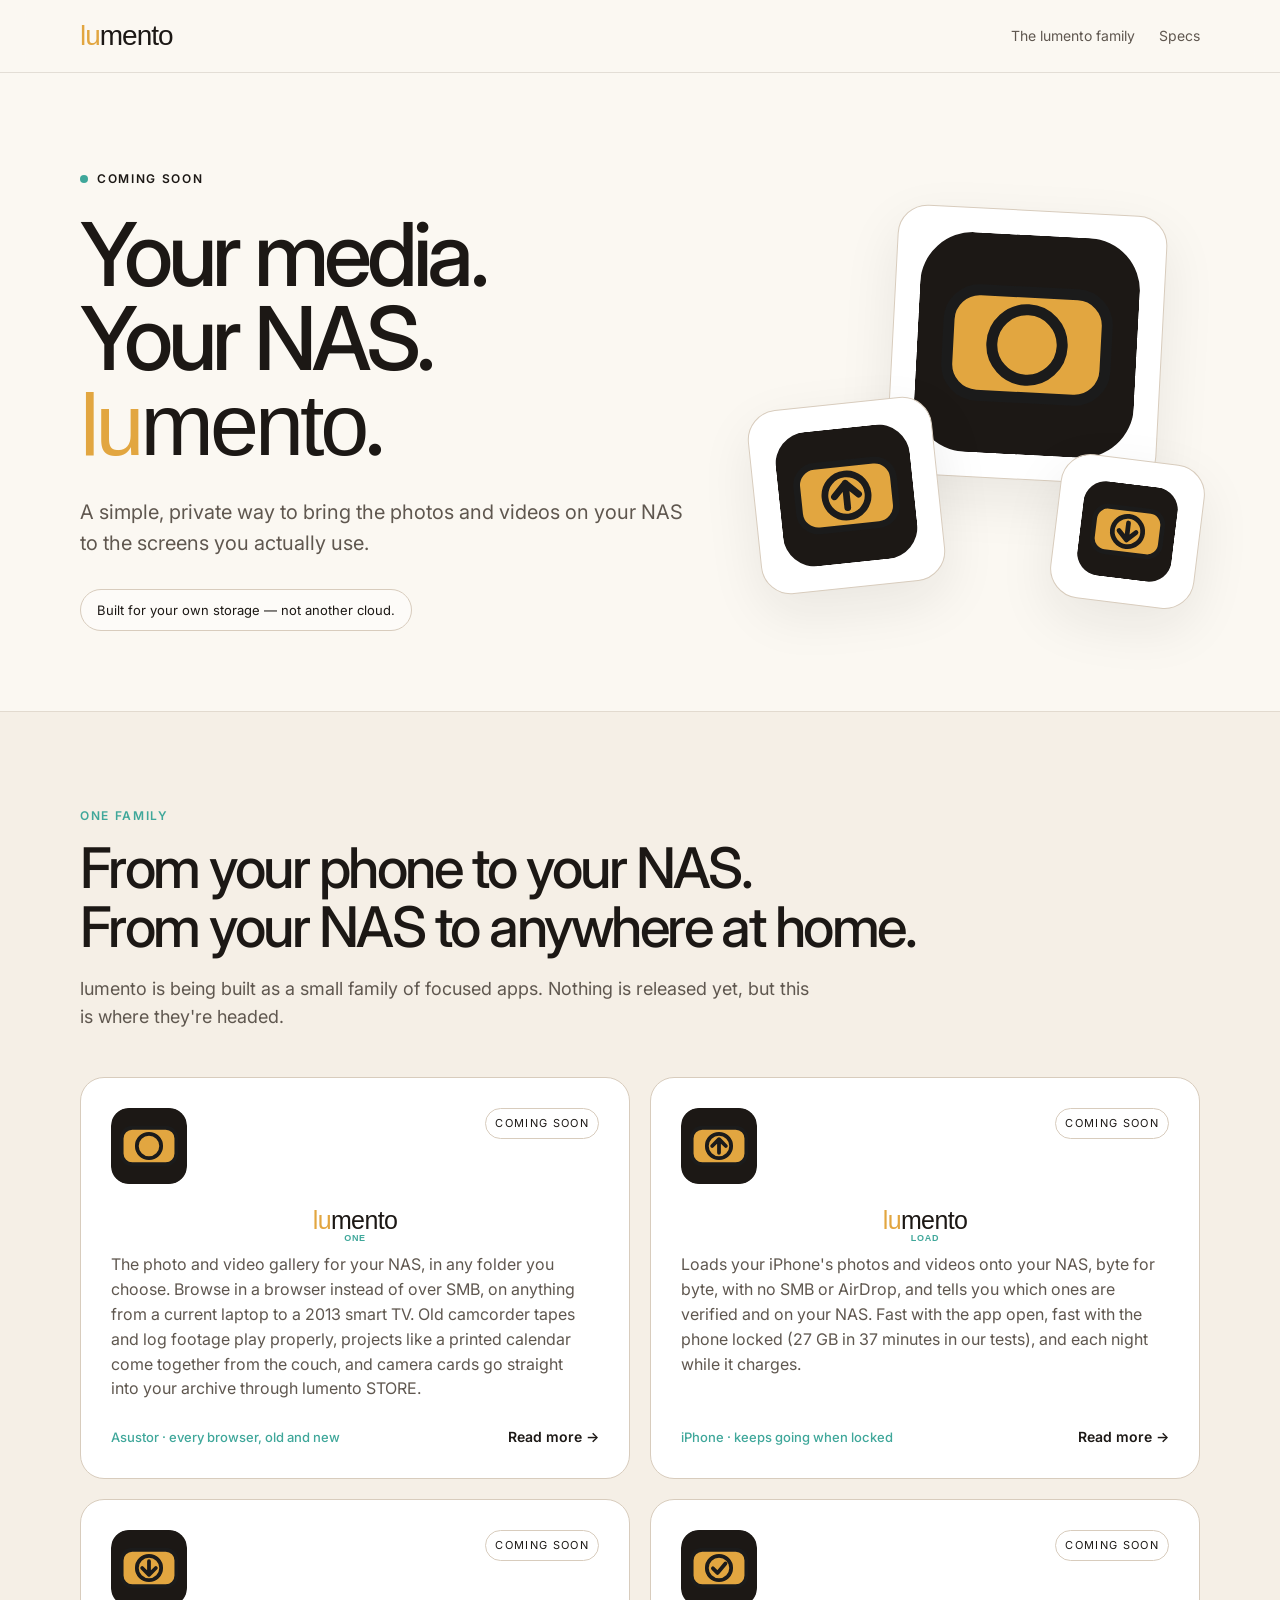
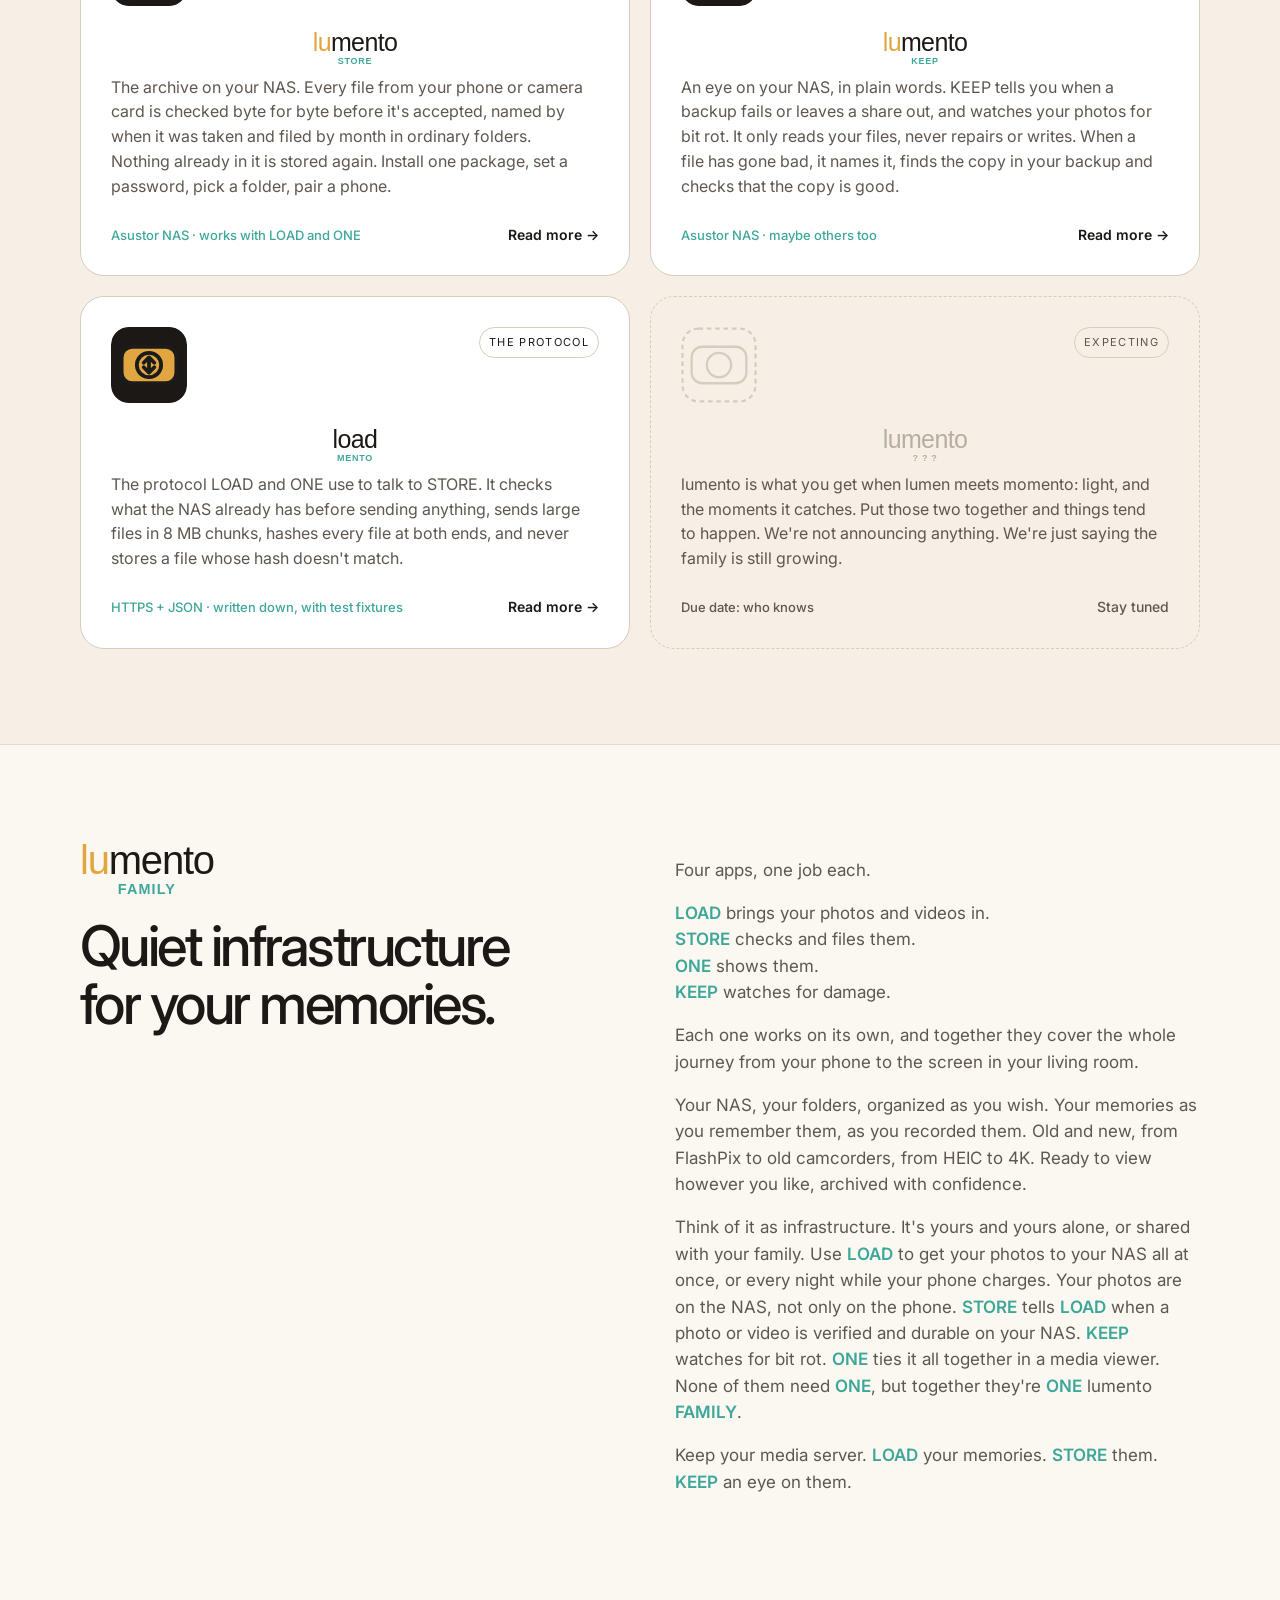
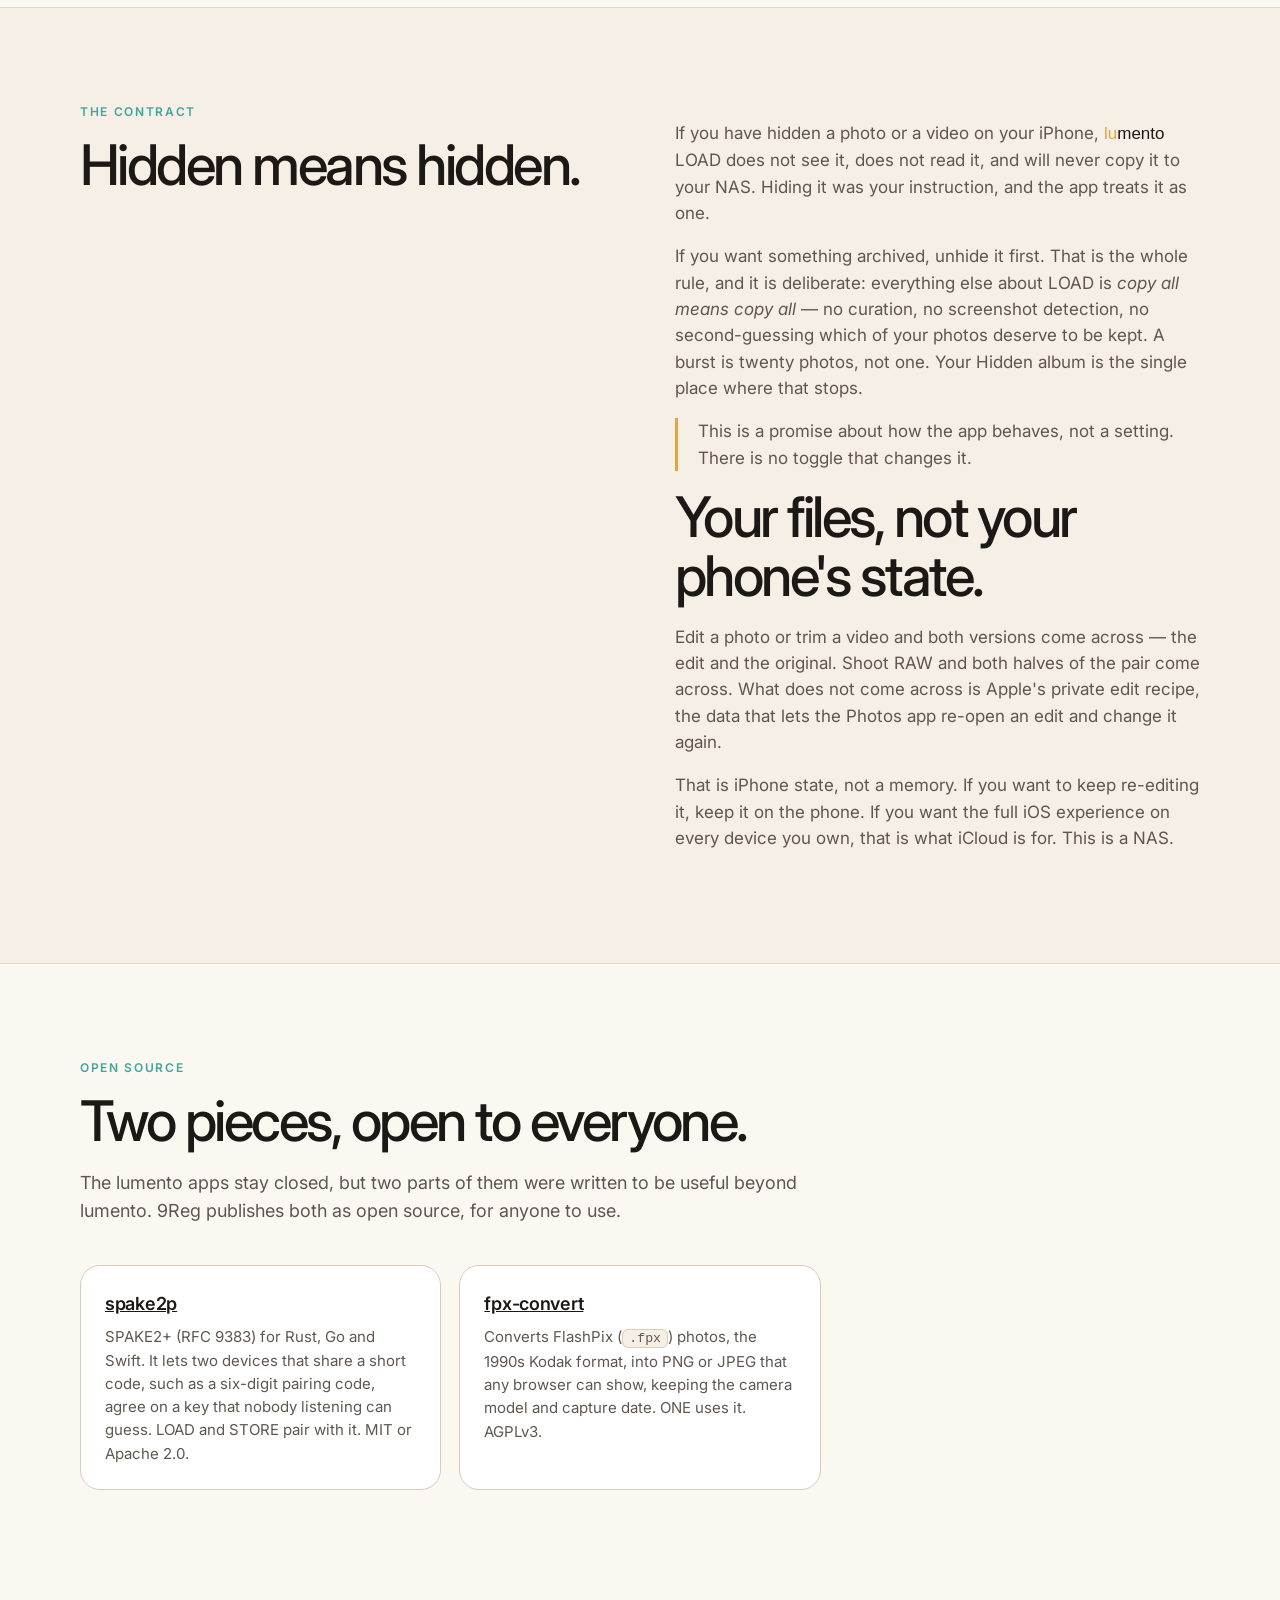
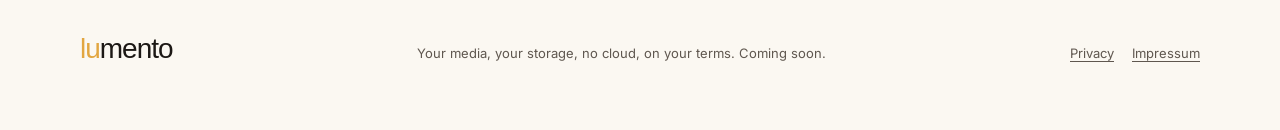
==== commit dd7c0e97: "Merge pull request #17 from 9Reg/site/faq-accordion Site/faq accordion" ====
--- a/index.html
+++ b/index.html
@@ -18,6 +18,7 @@
         <span class="lu">lu</span><span class="mento">mento</span>
       </a>
       <a class="link" href="#family">The lumento family</a>
+      <a class="link" href="specs.html">Specs</a>
     </nav>
   </div>
 </header>
@@ -144,7 +145,7 @@
 
 <section class="section" id="open-source">
   <div class="wrap">
-    <div class="kicker">Given back</div>
+    <div class="kicker">Open Source</div>
     <h2>Two pieces, open to everyone.</h2>
     <p class="intro">The lumento apps stay closed, but two parts of them were written to be useful beyond lumento.  9Reg publishes both as open source, for anyone to use.</p>
     <div class="features">
@@ -164,7 +165,7 @@
     </div>
 
     <div>Your media, your storage, no cloud, on your terms. Coming soon.</div>
-    <div class="foot-links"><a href="specs.html">Specs</a><a href="privacy.html">Privacy</a><a href="impressum.html">Impressum</a></div>
+    <div class="foot-links"><a href="privacy.html">Privacy</a><a href="impressum.html">Impressum</a></div>
   </div>
 </footer>
 
--- a/styles.css
+++ b/styles.css
@@ -54,6 +54,8 @@
 }
 .brand .suffix{font-family:-apple-system,BlinkMacSystemFont,"Segoe UI",sans-serif;font-weight:700;font-size:.36em;letter-spacing:.04em;margin-left:.35em;vertical-align:.16em}
 nav a.link{color:var(--ink-soft);text-decoration:none;font-size:14px}
+nav a.link{margin-left:auto}
+nav a.link + a.link{margin-left:24px}
 .hero{
   min-height:610px;display:grid;grid-template-columns:1.15fr .85fr;
   gap:70px;align-items:center;padding:92px 0 80px;
@@ -264,3 +266,22 @@
 @media(max-width:640px){
   .compare td:first-child{width:auto}
 }
+
+/* FAQ pages: full-width sections, one collapsible row per question */
+.faq-head{margin-bottom:28px}
+.faq-head h2{font-size:clamp(24px,3vw,32px);letter-spacing:-.03em;line-height:1.15;margin:10px 0 10px}
+.faq-head p{margin:0;color:var(--ink-soft);font-size:17px}
+.faq details{border-top:1px solid var(--border)}
+.faq details:last-child{border-bottom:1px solid var(--border)}
+.faq summary{list-style:none;cursor:pointer;position:relative;display:block;padding:18px 40px 18px 4px;font-size:18px;font-weight:600;letter-spacing:-.015em;line-height:1.35}
+.faq summary::-webkit-details-marker{display:none}
+.faq summary::after{content:"";position:absolute;right:8px;top:50%;margin-top:-6px;width:9px;height:9px;border-right:2px solid var(--teal);border-bottom:2px solid var(--teal);transform:rotate(45deg);transition:transform .15s}
+.faq details[open] summary::after{transform:rotate(225deg);margin-top:-2px}
+.faq summary:hover{color:var(--teal)}
+.faq .answer{padding:0 4px 18px;max-width:78ch}
+.faq .answer p,.faq .answer li{color:var(--ink-soft);font-size:17px}
+.faq .answer ul,.faq .answer ol{padding-left:20px;margin:0 0 16px}
+.faq .answer li{margin-bottom:8px}
+.faq .answer strong{color:var(--ink);font-weight:600}
+.faq .answer>:last-child{margin-bottom:0}
+.faq > *{min-width:0}
